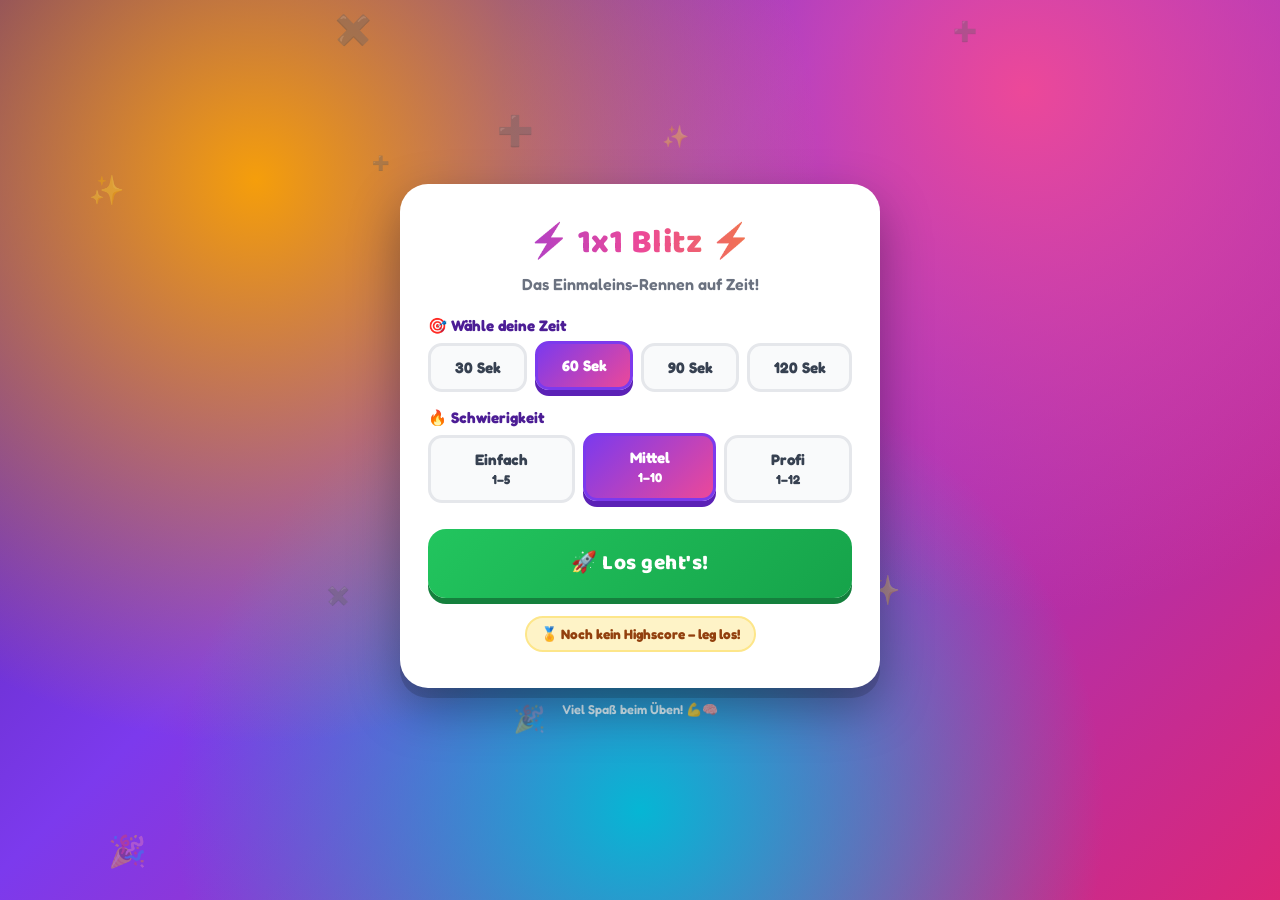
==== index.html @ 72d4f8ad "Add 1x1 Blitz: timed multiplication table trainer Single-page app for practicing the kleines 1x1 aga" ====
<!DOCTYPE html>
<html lang="de">
<head>
<meta charset="UTF-8">
<meta name="viewport" content="width=device-width, initial-scale=1.0, maximum-scale=1, user-scalable=no">
<title>1x1 Blitz – Das Einmaleins-Rennen</title>
<link rel="preconnect" href="https://fonts.googleapis.com">
<link rel="preconnect" href="https://fonts.gstatic.com" crossorigin>
<link href="https://fonts.googleapis.com/css2?family=Baloo+2:wght@500;700;800&family=Fredoka:wght@500;600;700&display=swap" rel="stylesheet">
<style>
  :root{
    --bg1:#7C3AED;
    --bg2:#EC4899;
    --bg3:#F59E0B;
    --card:#ffffff;
    --ink:#231942;
    --accent:#22C55E;
    --accent-dark:#16A34A;
    --danger:#EF4444;
    --danger-dark:#B91C1C;
    --blue:#3B82F6;
    --yellow:#FBBF24;
    --shadow: 0 10px 0 rgba(0,0,0,0.15);
  }
  *{box-sizing:border-box;-webkit-tap-highlight-color:transparent;}
  html,body{height:100%;}
  body{
    margin:0;
    min-height:100vh;
    font-family:'Fredoka', sans-serif;
    color:var(--ink);
    background: radial-gradient(circle at 20% 20%, var(--bg3), transparent 45%),
                radial-gradient(circle at 80% 10%, var(--bg2), transparent 40%),
                radial-gradient(circle at 50% 90%, #06B6D4, transparent 45%),
                linear-gradient(135deg, #4C1D95, #7C3AED 40%, #DB2777 100%);
    background-attachment: fixed;
    display:flex;
    align-items:center;
    justify-content:center;
    padding:16px;
    overflow-x:hidden;
  }

  .stars{
    position:fixed; inset:0; pointer-events:none; z-index:0; overflow:hidden;
  }
  .stars span{
    position:absolute; font-size:22px; opacity:.35; animation: float 9s ease-in-out infinite;
  }

  @keyframes float{
    0%,100%{ transform: translateY(0) rotate(0deg); }
    50%{ transform: translateY(-24px) rotate(15deg); }
  }

  .app{
    position:relative;
    z-index:1;
    width:100%;
    max-width:480px;
  }

  .card{
    background:var(--card);
    border-radius:28px;
    padding:28px 24px 32px;
    box-shadow: var(--shadow), 0 20px 50px rgba(0,0,0,0.35);
    border:4px solid #ffffff55;
    position:relative;
    overflow:hidden;
  }

  .title{
    font-family:'Baloo 2', sans-serif;
    font-weight:800;
    text-align:center;
    font-size:2.1rem;
    margin:0 0 4px;
    background: linear-gradient(90deg, #7C3AED, #EC4899, #F59E0B);
    -webkit-background-clip:text;
    background-clip:text;
    color:transparent;
    letter-spacing:0.5px;
  }
  .subtitle{
    text-align:center;
    font-size:1rem;
    color:#6B7280;
    margin:0 0 22px;
    font-weight:600;
  }

  /* --- Start Screen --- */
  .section{ display:none; }
  .section.active{ display:block; animation: pop .35s ease; }
  @keyframes pop{ from{ opacity:0; transform: scale(.92);} to{opacity:1; transform:scale(1);} }

  .field-label{
    font-weight:700;
    font-size:0.95rem;
    color:#4C1D95;
    margin: 16px 0 8px;
  }

  .chip-row{
    display:flex;
    flex-wrap:wrap;
    gap:8px;
  }
  .chip{
    flex:1 1 auto;
    min-width:64px;
    padding:12px 10px;
    border-radius:14px;
    border:3px solid #E5E7EB;
    background:#F9FAFB;
    font-family:'Fredoka', sans-serif;
    font-weight:700;
    font-size:0.95rem;
    color:#374151;
    cursor:pointer;
    text-align:center;
    transition: all .15s ease;
    user-select:none;
  }
  .chip:hover{ transform: translateY(-2px); }
  .chip.selected{
    background: linear-gradient(135deg, #7C3AED, #EC4899);
    border-color:#7C3AED;
    color:#fff;
    box-shadow: 0 6px 0 #5B21B6;
    transform: translateY(-2px);
  }

  .start-btn{
    margin-top:26px;
    width:100%;
    padding:18px;
    border:none;
    border-radius:18px;
    background: linear-gradient(135deg, var(--accent), var(--accent-dark));
    color:#fff;
    font-family:'Baloo 2', sans-serif;
    font-weight:800;
    font-size:1.3rem;
    letter-spacing:0.5px;
    box-shadow: 0 6px 0 #15803D;
    cursor:pointer;
    transition: transform .1s ease, box-shadow .1s ease;
  }
  .start-btn:active{ transform: translateY(4px); box-shadow: 0 2px 0 #15803D; }

  .best-row{
    display:flex;
    justify-content:center;
    gap:18px;
    margin-top:18px;
    flex-wrap:wrap;
  }
  .best-pill{
    background:#FEF3C7;
    color:#92400E;
    font-weight:700;
    font-size:0.85rem;
    padding:8px 14px;
    border-radius:100px;
    border:2px solid #FDE68A;
  }

  /* --- Game screen --- */
  .hud{
    display:flex;
    justify-content:space-between;
    align-items:center;
    gap:10px;
    margin-bottom:18px;
  }
  .hud-box{
    flex:1;
    background:#F3F4F6;
    border-radius:16px;
    padding:10px 8px;
    text-align:center;
  }
  .hud-box .val{
    font-family:'Baloo 2', sans-serif;
    font-weight:800;
    font-size:1.4rem;
    line-height:1;
  }
  .hud-box .lbl{
    font-size:0.68rem;
    text-transform:uppercase;
    letter-spacing:0.06em;
    color:#6B7280;
    font-weight:700;
    margin-top:2px;
  }
  #hud-time.warn .val{ color:var(--danger); animation: shake .4s infinite; }
  @keyframes shake{
    0%,100%{ transform: translateX(0); }
    25%{ transform: translateX(-2px); }
    75%{ transform: translateX(2px); }
  }
  #hud-score .val{ color:var(--accent-dark); }
  #hud-streak .val{ color:#D97706; }

  .timer-track{
    height:14px;
    background:#E5E7EB;
    border-radius:100px;
    overflow:hidden;
    margin-bottom:22px;
    border:2px solid #D1D5DB;
  }
  .timer-fill{
    height:100%;
    width:100%;
    border-radius:100px;
    background: linear-gradient(90deg, #22C55E, #FBBF24, #EF4444);
    transition: width .12s linear;
  }

  .problem-card{
    background: linear-gradient(135deg, #EEF2FF, #FDF4FF);
    border-radius:22px;
    padding:26px 10px;
    text-align:center;
    border:3px dashed #C4B5FD;
    margin-bottom:20px;
    position:relative;
  }
  .problem{
    font-family:'Baloo 2', sans-serif;
    font-weight:800;
    font-size:3rem;
    color:#312E81;
    letter-spacing:1px;
  }
  .feedback-flash{
    position:absolute;
    inset:0;
    border-radius:19px;
    pointer-events:none;
    opacity:0;
  }
  .feedback-flash.correct{ background:rgba(34,197,94,0.25); opacity:1; animation: fadeOut .5s ease forwards; }
  .feedback-flash.wrong{ background:rgba(239,68,68,0.25); opacity:1; animation: fadeOut .5s ease forwards; }
  @keyframes fadeOut{ to{ opacity:0; } }

  .answer-input{
    width:100%;
    font-family:'Baloo 2', sans-serif;
    font-size:2.2rem;
    font-weight:800;
    text-align:center;
    padding:14px 10px;
    border-radius:18px;
    border:4px solid #A78BFA;
    outline:none;
    color:#312E81;
    background:#fff;
    -moz-appearance: textfield;
  }
  .answer-input::-webkit-outer-spin-button,
  .answer-input::-webkit-inner-spin-button{ -webkit-appearance:none; margin:0; }
  .answer-input:focus{ border-color:#EC4899; box-shadow: 0 0 0 4px #EC489933; }

  .keypad{
    display:grid;
    grid-template-columns:repeat(3,1fr);
    gap:8px;
    margin-top:14px;
  }
  .key{
    padding:14px 0;
    font-family:'Baloo 2', sans-serif;
    font-weight:700;
    font-size:1.2rem;
    border-radius:14px;
    border:none;
    background:#F3F4F6;
    color:#312E81;
    cursor:pointer;
    box-shadow: 0 4px 0 #D1D5DB;
  }
  .key:active{ transform: translateY(3px); box-shadow:none; }
  .key.wide{ grid-column:span 1; }
  .key.enter{
    background: linear-gradient(135deg, var(--accent), var(--accent-dark));
    color:#fff;
    box-shadow: 0 4px 0 #15803D;
  }
  .key.del{
    background: linear-gradient(135deg, #F87171, var(--danger-dark));
    color:#fff;
    box-shadow: 0 4px 0 #991B1B;
  }

  /* --- Result screen --- */
  .result-emoji{
    text-align:center;
    font-size:4rem;
    margin-bottom:6px;
  }
  .result-title{
    font-family:'Baloo 2', sans-serif;
    font-weight:800;
    text-align:center;
    font-size:1.6rem;
    margin:0 0 18px;
    color:#4C1D95;
  }
  .stats-grid{
    display:grid;
    grid-template-columns:1fr 1fr;
    gap:10px;
    margin-bottom:18px;
  }
  .stat{
    background:#F9FAFB;
    border-radius:16px;
    padding:14px;
    text-align:center;
    border:2px solid #F3F4F6;
  }
  .stat .num{
    font-family:'Baloo 2', sans-serif;
    font-weight:800;
    font-size:1.6rem;
    color:#7C3AED;
  }
  .stat .lbl{
    font-size:0.75rem;
    color:#6B7280;
    font-weight:700;
    margin-top:2px;
  }
  .new-best{
    text-align:center;
    background: linear-gradient(135deg,#FDE68A,#FBBF24);
    border-radius:14px;
    padding:10px;
    font-weight:800;
    color:#78350F;
    margin-bottom:16px;
    animation: pop .4s ease;
  }
  .miss-list{
    background:#FEF2F2;
    border:2px solid #FECACA;
    border-radius:14px;
    padding:12px 14px;
    margin-bottom:18px;
    font-size:0.9rem;
    color:#991B1B;
    max-height:120px;
    overflow-y:auto;
  }
  .miss-list strong{ display:block; margin-bottom:6px; }
  .btn-row{ display:flex; gap:10px; }
  .btn-row .start-btn{ margin-top:0; }
  .secondary-btn{
    flex:1;
    background:#F3F4F6;
    color:#374151;
    box-shadow: 0 6px 0 #D1D5DB;
  }

  footer{
    text-align:center;
    color:#ffffffcc;
    font-size:0.8rem;
    margin-top:14px;
    font-weight:600;
  }

  @media (max-width:360px){
    .title{ font-size:1.7rem; }
    .problem{ font-size:2.4rem; }
    .answer-input{ font-size:1.8rem; }
  }
</style>
</head>
<body>

<div class="stars" id="stars"></div>

<div class="app">
  <div class="card">
    <h1 class="title">⚡ 1x1 Blitz ⚡</h1>
    <p class="subtitle" id="subtitleText">Das Einmaleins-Rennen auf Zeit!</p>

    <!-- START SCREEN -->
    <section class="section active" id="screen-start">
      <div class="field-label">🎯 Wähle deine Zeit</div>
      <div class="chip-row" id="time-chips">
        <div class="chip" data-time="30">30 Sek</div>
        <div class="chip selected" data-time="60">60 Sek</div>
        <div class="chip" data-time="90">90 Sek</div>
        <div class="chip" data-time="120">120 Sek</div>
      </div>

      <div class="field-label">🔥 Schwierigkeit</div>
      <div class="chip-row" id="diff-chips">
        <div class="chip" data-diff="easy">Einfach<br><small>1–5</small></div>
        <div class="chip selected" data-diff="medium">Mittel<br><small>1–10</small></div>
        <div class="chip" data-diff="hard">Profi<br><small>1–12</small></div>
      </div>

      <button class="start-btn" id="startBtn">🚀 Los geht's!</button>

      <div class="best-row" id="bestRow"></div>
    </section>

    <!-- GAME SCREEN -->
    <section class="section" id="screen-game">
      <div class="hud">
        <div class="hud-box" id="hud-time"><div class="val" id="timeVal">60</div><div class="lbl">Sekunden</div></div>
        <div class="hud-box" id="hud-score"><div class="val" id="scoreVal">0</div><div class="lbl">Punkte</div></div>
        <div class="hud-box" id="hud-streak"><div class="val" id="streakVal">0</div><div class="lbl">Serie</div></div>
      </div>
      <div class="timer-track"><div class="timer-fill" id="timerFill"></div></div>

      <div class="problem-card">
        <div class="feedback-flash" id="flash"></div>
        <div class="problem" id="problemText">7 × 8</div>
      </div>

      <input type="number" inputmode="numeric" class="answer-input" id="answerInput" placeholder="?" autocomplete="off">

      <div class="keypad" id="keypad">
        <button class="key" data-k="1">1</button><button class="key" data-k="2">2</button><button class="key" data-k="3">3</button>
        <button class="key" data-k="4">4</button><button class="key" data-k="5">5</button><button class="key" data-k="6">6</button>
        <button class="key" data-k="7">7</button><button class="key" data-k="8">8</button><button class="key" data-k="9">9</button>
        <button class="key del" data-k="del">⌫</button><button class="key" data-k="0">0</button><button class="key enter" data-k="enter">✓</button>
      </div>
    </section>

    <!-- RESULT SCREEN -->
    <section class="section" id="screen-result">
      <div class="result-emoji" id="resultEmoji">🏆</div>
      <h2 class="result-title" id="resultTitle">Super gemacht!</h2>
      <div class="new-best" id="newBestBanner" style="display:none;">🌟 Neuer Highscore! 🌟</div>
      <div class="stats-grid">
        <div class="stat"><div class="num" id="statScore">0</div><div class="lbl">Punkte</div></div>
        <div class="stat"><div class="num" id="statCorrect">0</div><div class="lbl">Richtig</div></div>
        <div class="stat"><div class="num" id="statBestStreak">0</div><div class="lbl">Beste Serie</div></div>
        <div class="stat"><div class="num" id="statAccuracy">0%</div><div class="lbl">Genauigkeit</div></div>
      </div>
      <div class="miss-list" id="missList" style="display:none;">
        <strong>Das üben wir noch:</strong>
        <div id="missItems"></div>
      </div>
      <div class="btn-row">
        <button class="start-btn secondary-btn" id="menuBtn">🏠 Menü</button>
        <button class="start-btn" id="retryBtn">🔁 Nochmal</button>
      </div>
    </section>
  </div>
  <footer>Viel Spaß beim Üben! 💪🧠</footer>
</div>

<script>
(function(){
  "use strict";

  // ---------- Background floating decorations ----------
  const emojis = ["✨","⭐","🎉","🔢","➕","✖️","🎯","🚀"];
  const starsEl = document.getElementById('stars');
  for(let i=0;i<14;i++){
    const s = document.createElement('span');
    s.textContent = emojis[Math.floor(Math.random()*emojis.length)];
    s.style.left = Math.random()*100+'vw';
    s.style.top = Math.random()*100+'vh';
    s.style.animationDelay = (Math.random()*5)+'s';
    s.style.fontSize = (14+Math.random()*20)+'px';
    starsEl.appendChild(s);
  }

  // ---------- Sound (WebAudio, no assets needed) ----------
  let audioCtx = null;
  function beep(freq, dur, type){
    try{
      if(!audioCtx) audioCtx = new (window.AudioContext||window.webkitAudioContext)();
      const o = audioCtx.createOscillator();
      const g = audioCtx.createGain();
      o.type = type || 'sine';
      o.frequency.value = freq;
      g.gain.value = 0.08;
      o.connect(g); g.connect(audioCtx.destination);
      o.start();
      g.gain.exponentialRampToValueAtTime(0.0001, audioCtx.currentTime + dur);
      o.stop(audioCtx.currentTime + dur);
    }catch(e){}
  }
  function sfxCorrect(){ beep(880,0.12,'triangle'); setTimeout(()=>beep(1200,0.14,'triangle'),80); }
  function sfxWrong(){ beep(160,0.25,'sawtooth'); }
  function sfxEnd(){ beep(660,0.15,'square'); setTimeout(()=>beep(880,0.15,'square'),150); setTimeout(()=>beep(1100,0.25,'square'),300); }

  // ---------- State ----------
  const screens = {
    start: document.getElementById('screen-start'),
    game: document.getElementById('screen-game'),
    result: document.getElementById('screen-result'),
  };
  function showScreen(name){
    Object.values(screens).forEach(s=>s.classList.remove('active'));
    screens[name].classList.add('active');
  }

  let selectedTime = 60;
  let selectedDiff = 'medium';
  const diffRanges = { easy:[1,5], medium:[1,10], hard:[1,12] };

  document.getElementById('time-chips').addEventListener('click', (e)=>{
    const chip = e.target.closest('.chip');
    if(!chip) return;
    document.querySelectorAll('#time-chips .chip').forEach(c=>c.classList.remove('selected'));
    chip.classList.add('selected');
    selectedTime = parseInt(chip.dataset.time,10);
  });
  document.getElementById('diff-chips').addEventListener('click', (e)=>{
    const chip = e.target.closest('.chip');
    if(!chip) return;
    document.querySelectorAll('#diff-chips .chip').forEach(c=>c.classList.remove('selected'));
    chip.classList.add('selected');
    selectedDiff = chip.dataset.diff;
  });

  // ---------- Highscores (localStorage) ----------
  const STORAGE_KEY = 'einmaleins_blitz_highscores_v1';
  function loadScores(){
    try{ return JSON.parse(localStorage.getItem(STORAGE_KEY)) || {}; }catch(e){ return {}; }
  }
  function saveScores(scores){
    try{ localStorage.setItem(STORAGE_KEY, JSON.stringify(scores)); }catch(e){}
  }
  function scoreKey(time, diff){ return time+'_'+diff; }
  function renderBestRow(){
    const scores = loadScores();
    const key = scoreKey(selectedTime, selectedDiff);
    const best = scores[key];
    const row = document.getElementById('bestRow');
    row.innerHTML = '';
    const pill = document.createElement('div');
    pill.className = 'best-pill';
    pill.textContent = best ? ('🏅 Highscore hier: ' + best.score + ' Punkte') : '🏅 Noch kein Highscore – leg los!';
    row.appendChild(pill);
  }
  renderBestRow();
  document.getElementById('time-chips').addEventListener('click', renderBestRow);
  document.getElementById('diff-chips').addEventListener('click', renderBestRow);

  // ---------- Game logic ----------
  let timeLeft = 60;
  let totalTime = 60;
  let score = 0;
  let streak = 0;
  let bestStreak = 0;
  let correctCount = 0;
  let wrongCount = 0;
  let timerId = null;
  let currentA = 0, currentB = 0, currentAnswer = 0;
  let misses = {}; // "a x b" -> count
  let running = false;

  const timeVal = document.getElementById('timeVal');
  const scoreVal = document.getElementById('scoreVal');
  const streakVal = document.getElementById('streakVal');
  const timerFill = document.getElementById('timerFill');
  const problemText = document.getElementById('problemText');
  const answerInput = document.getElementById('answerInput');
  const flash = document.getElementById('flash');
  const hudTime = document.getElementById('hud-time');

  function randInt(min, max){ return Math.floor(Math.random()*(max-min+1))+min; }

  function newProblem(){
    const [lo, hi] = diffRanges[selectedDiff];
    currentA = randInt(lo, hi);
    currentB = randInt(lo, hi);
    currentAnswer = currentA * currentB;
    problemText.textContent = currentA + ' × ' + currentB;
    answerInput.value = '';
  }

  function flashFeedback(type){
    flash.className = 'feedback-flash ' + type;
    void flash.offsetWidth; // restart animation
    flash.classList.add(type);
  }

  function updateHud(){
    timeVal.textContent = Math.ceil(timeLeft);
    scoreVal.textContent = score;
    streakVal.textContent = streak;
    timerFill.style.width = Math.max(0,(timeLeft/totalTime*100)) + '%';
    hudTime.classList.toggle('warn', timeLeft <= 10);
  }

  function submitAnswer(){
    if(!running) return;
    const raw = answerInput.value;
    if(raw === '' ) return;
    const val = parseInt(raw,10);
    if(val === currentAnswer){
      correctCount++;
      streak++;
      bestStreak = Math.max(bestStreak, streak);
      const streakBonus = Math.min(streak, 10);
      score += 10 + streakBonus;
      sfxCorrect();
      flashFeedback('correct');
    } else {
      wrongCount++;
      streak = 0;
      sfxWrong();
      flashFeedback('wrong');
      const key = currentA + ' × ' + currentB + ' = ' + currentAnswer;
      misses[key] = (misses[key]||0) + 1;
    }
    updateHud();
    newProblem();
    answerInput.focus();
  }

  function tick(){
    timeLeft -= 0.1;
    if(timeLeft <= 0){
      timeLeft = 0;
      updateHud();
      endGame();
      return;
    }
    updateHud();
  }

  function startGame(){
    totalTime = selectedTime;
    timeLeft = selectedTime;
    score = 0; streak = 0; bestStreak = 0; correctCount = 0; wrongCount = 0;
    misses = {};
    running = true;
    hudTime.classList.remove('warn');
    updateHud();
    newProblem();
    showScreen('game');
    setTimeout(()=>answerInput.focus(), 150);
    clearInterval(timerId);
    timerId = setInterval(tick, 100);
  }

  function endGame(){
    running = false;
    clearInterval(timerId);
    sfxEnd();

    const total = correctCount + wrongCount;
    const accuracy = total > 0 ? Math.round((correctCount/total)*100) : 0;

    document.getElementById('statScore').textContent = score;
    document.getElementById('statCorrect').textContent = correctCount;
    document.getElementById('statBestStreak').textContent = bestStreak;
    document.getElementById('statAccuracy').textContent = accuracy + '%';

    let emoji = '🙂', title = 'Gut gemacht!';
    if(accuracy >= 90 && correctCount >= 10){ emoji='🏆'; title='Wahnsinn! Du bist ein Rechen-Profi!'; }
    else if(accuracy >= 75){ emoji='🎉'; title='Super gemacht!'; }
    else if(accuracy >= 50){ emoji='💪'; title='Gut! Weiter so!'; }
    else { emoji='🌱'; title='Dran bleiben, du schaffst das!'; }
    document.getElementById('resultEmoji').textContent = emoji;
    document.getElementById('resultTitle').textContent = title;

    // Highscore check
    const scores = loadScores();
    const key = scoreKey(selectedTime, selectedDiff);
    const prevBest = scores[key];
    const isNewBest = !prevBest || score > prevBest.score;
    document.getElementById('newBestBanner').style.display = isNewBest && score > 0 ? 'block' : 'none';
    if(isNewBest && score > 0){
      scores[key] = { score, date: new Date().toISOString() };
      saveScores(scores);
    }

    // Miss list
    const missListEl = document.getElementById('missList');
    const missItemsEl = document.getElementById('missItems');
    const missEntries = Object.entries(misses).sort((a,b)=>b[1]-a[1]).slice(0,6);
    if(missEntries.length){
      missListEl.style.display = 'block';
      missItemsEl.innerHTML = missEntries.map(([k,v])=> k + (v>1?' (x'+v+')':'')).join('<br>');
    } else {
      missListEl.style.display = 'none';
    }

    showScreen('result');
  }

  // ---------- Input handling ----------
  document.getElementById('startBtn').addEventListener('click', startGame);
  document.getElementById('retryBtn').addEventListener('click', startGame);
  document.getElementById('menuBtn').addEventListener('click', ()=>{ renderBestRow(); showScreen('start'); });

  answerInput.addEventListener('keydown', (e)=>{
    if(e.key === 'Enter'){ submitAnswer(); }
  });

  document.getElementById('keypad').addEventListener('click', (e)=>{
    const btn = e.target.closest('.key');
    if(!btn) return;
    const k = btn.dataset.k;
    if(k === 'enter'){ submitAnswer(); }
    else if(k === 'del'){ answerInput.value = answerInput.value.slice(0,-1); }
    else { answerInput.value = (answerInput.value||'') + k; }
    answerInput.focus();
  });

  // Auto-submit when the typed number reaches/exceeds the answer's digit length
  // (kids often forget to press enter) — only triggers on plausible full-length input.
  answerInput.addEventListener('input', ()=>{
    const raw = answerInput.value;
    if(raw.length >= String(currentAnswer).length && raw.length >= 1){
      // small delay so it feels natural, not jumpy
      clearTimeout(answerInput._autoTimer);
      answerInput._autoTimer = setTimeout(()=>{
        if(document.activeElement === answerInput && running){
          submitAnswer();
        }
      }, 260);
    }
  });

})();
</script>
</body>
</html>
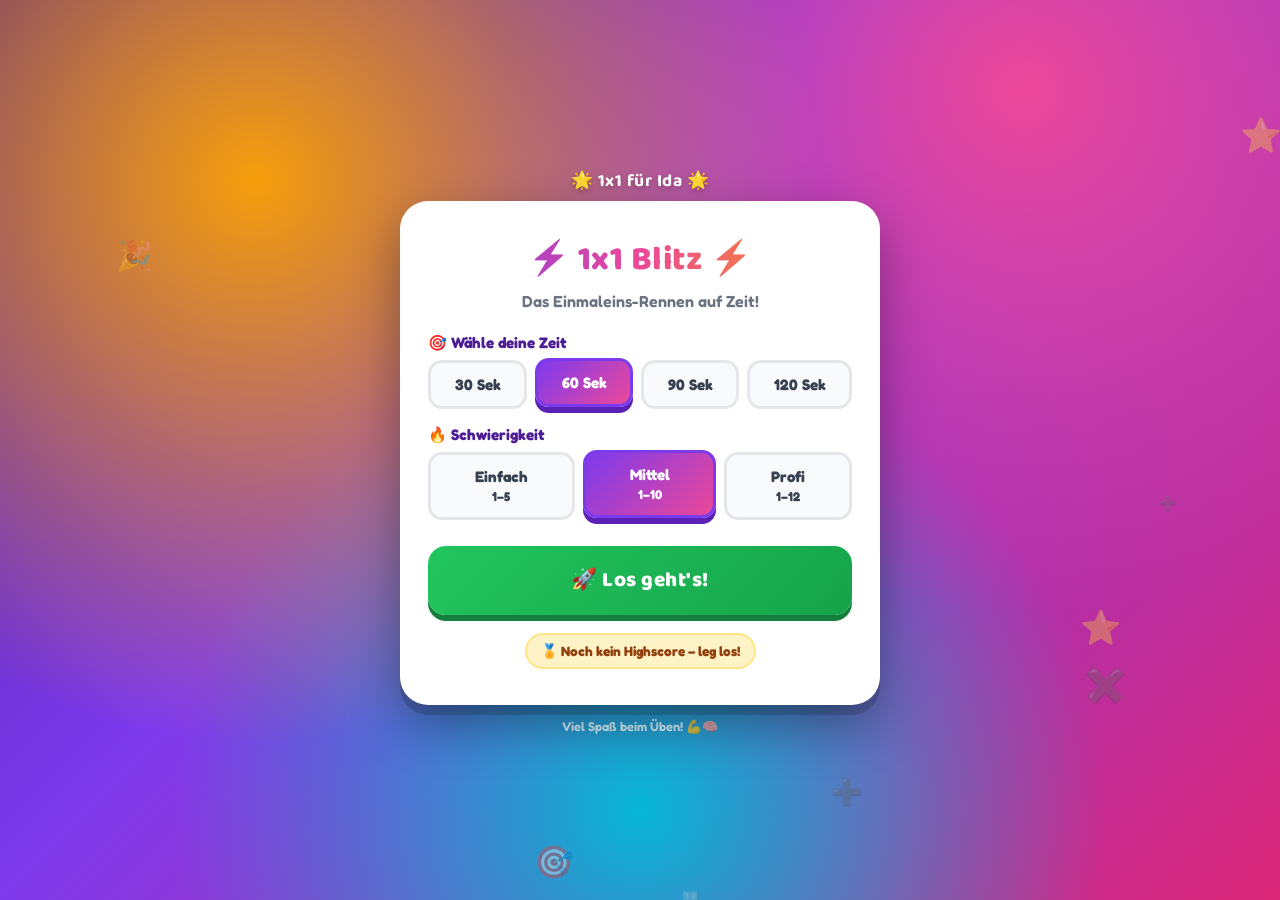
==== commit e2ba790d: "Add personalized heading "1x1 für Ida" Co-Authored-By: Claude Sonnet 5 <noreply@anthropic.com> Claud" ====
--- a/index.html
+++ b/index.html
@@ -89,6 +89,16 @@
     margin:0 0 22px;
     font-weight:600;
   }
+  .name-heading{
+    font-family:'Baloo 2', sans-serif;
+    font-weight:700;
+    text-align:center;
+    font-size:1.1rem;
+    margin:0 0 6px;
+    color:#fff;
+    text-shadow: 0 2px 6px rgba(0,0,0,0.25);
+    letter-spacing:0.5px;
+  }
 
   /* --- Start Screen --- */
   .section{ display:none; }
@@ -387,6 +397,7 @@
 <div class="stars" id="stars"></div>
 
 <div class="app">
+  <h2 class="name-heading">🌟 1x1 für Ida 🌟</h2>
   <div class="card">
     <h1 class="title">⚡ 1x1 Blitz ⚡</h1>
     <p class="subtitle" id="subtitleText">Das Einmaleins-Rennen auf Zeit!</p>
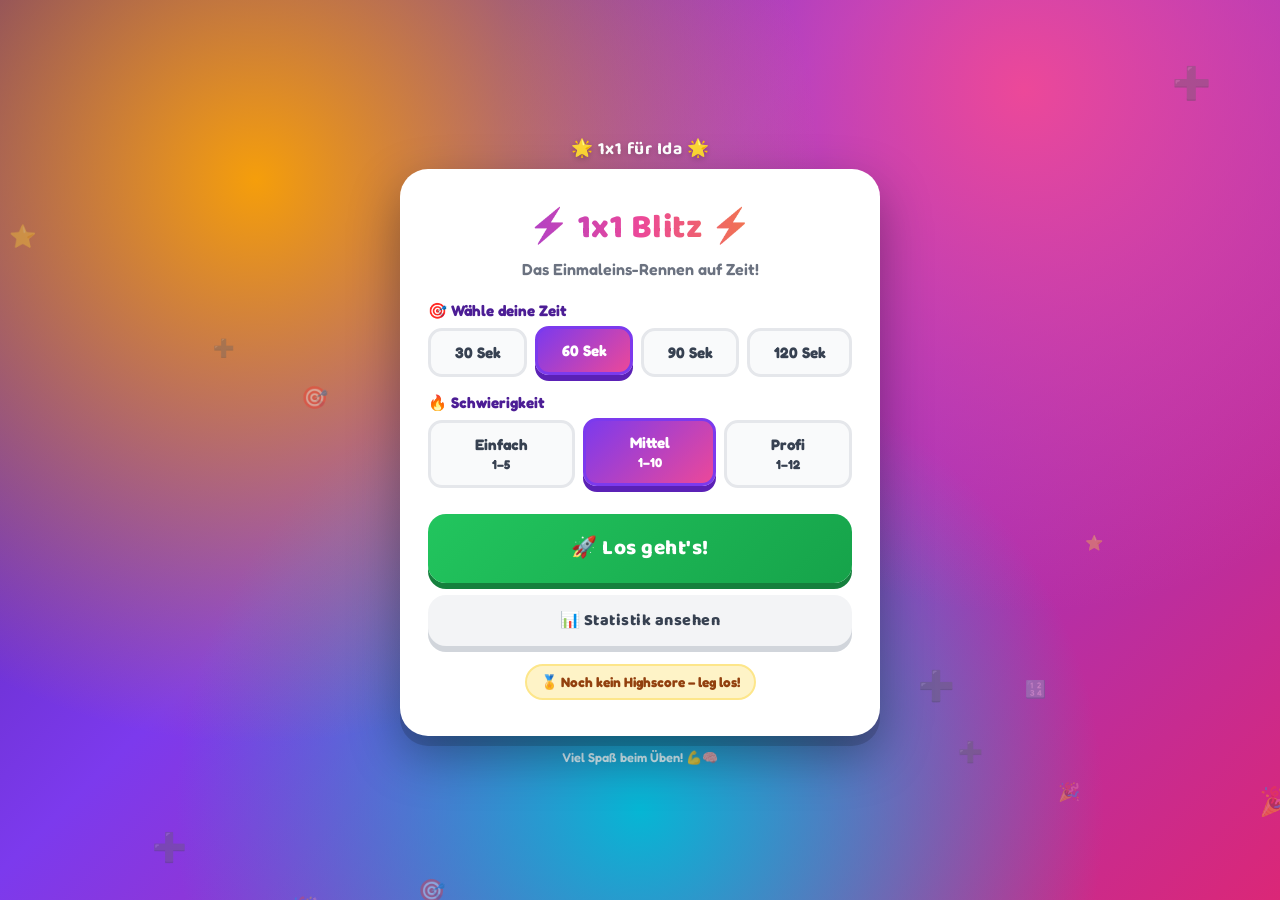
==== commit 0c8a4547: "Add adaptive question weighting, fix iOS keyboard popup, add stats screen - Problems are now picked " ====
--- a/index.html
+++ b/index.html
@@ -376,6 +376,59 @@
     color:#374151;
     box-shadow: 0 6px 0 #D1D5DB;
   }
+  .stats-link-btn{
+    margin-top:12px;
+    padding:13px;
+    font-size:1rem;
+  }
+
+  /* --- Stats screen --- */
+  .stats-intro{
+    text-align:center;
+    color:#6B7280;
+    font-weight:600;
+    font-size:0.9rem;
+    margin:-6px 0 16px;
+  }
+  .stats-empty{
+    text-align:center;
+    color:#6B7280;
+    font-weight:600;
+    padding:30px 10px;
+  }
+  .stats-list{
+    max-height:380px;
+    overflow-y:auto;
+    display:flex;
+    flex-direction:column;
+    gap:8px;
+    margin-bottom:18px;
+    padding-right:2px;
+  }
+  .stat-row{
+    display:flex;
+    justify-content:space-between;
+    align-items:center;
+    gap:10px;
+    padding:10px 14px;
+    border-radius:14px;
+    border:2px solid;
+  }
+  .stat-row-problem{
+    font-family:'Baloo 2', sans-serif;
+    font-weight:700;
+    font-size:1rem;
+  }
+  .stat-row-meta{
+    font-size:0.78rem;
+    font-weight:700;
+    text-align:right;
+    white-space:nowrap;
+  }
+  .stat-bad{ background:#FEF2F2; border-color:#FECACA; color:#991B1B; }
+  .stat-mid{ background:#FFFBEB; border-color:#FDE68A; color:#92400E; }
+  .stat-good{ background:#F0FDF4; border-color:#BBF7D0; color:#166534; }
+  .stat-new{ background:#F3F4F6; border-color:#E5E7EB; color:#4B5563; }
 
   footer{
     text-align:center;
@@ -420,6 +473,7 @@
       </div>
 
       <button class="start-btn" id="startBtn">🚀 Los geht's!</button>
+      <button class="start-btn secondary-btn stats-link-btn" id="statsBtn">📊 Statistik ansehen</button>
 
       <div class="best-row" id="bestRow"></div>
     </section>
@@ -438,7 +492,7 @@
         <div class="problem" id="problemText">7 × 8</div>
       </div>
 
-      <input type="number" inputmode="numeric" class="answer-input" id="answerInput" placeholder="?" autocomplete="off">
+      <input type="text" inputmode="none" class="answer-input" id="answerInput" placeholder="?" autocomplete="off" maxlength="3">
 
       <div class="keypad" id="keypad">
         <button class="key" data-k="1">1</button><button class="key" data-k="2">2</button><button class="key" data-k="3">3</button>
@@ -468,6 +522,17 @@
         <button class="start-btn" id="retryBtn">🔁 Nochmal</button>
       </div>
     </section>
+
+    <!-- STATS SCREEN -->
+    <section class="section" id="screen-stats">
+      <h2 class="result-title">📊 Deine Statistik</h2>
+      <p class="stats-intro">🔴 noch üben · 🟡 wird besser · 🟢 sitzt schon gut</p>
+      <div class="stats-empty" id="statsEmpty" style="display:none;">
+        Noch keine Aufgaben gelöst.<br>Starte eine Runde, dann siehst du hier deinen Fortschritt! 🚀
+      </div>
+      <div class="stats-list" id="statsList"></div>
+      <button class="start-btn secondary-btn" id="statsBackBtn">🏠 Zurück zum Menü</button>
+    </section>
   </div>
   <footer>Viel Spaß beim Üben! 💪🧠</footer>
 </div>
@@ -514,6 +579,7 @@
     start: document.getElementById('screen-start'),
     game: document.getElementById('screen-game'),
     result: document.getElementById('screen-result'),
+    stats: document.getElementById('screen-stats'),
   };
   function showScreen(name){
     Object.values(screens).forEach(s=>s.classList.remove('active'));
@@ -563,6 +629,109 @@
   document.getElementById('time-chips').addEventListener('click', renderBestRow);
   document.getElementById('diff-chips').addEventListener('click', renderBestRow);
 
+  // ---------- Per-problem stats (localStorage) ----------
+  // Drives both the adaptive question weighting and the stats screen.
+  const STATS_KEY = 'einmaleins_blitz_problemstats_v1';
+  function loadStats(){
+    try{ return JSON.parse(localStorage.getItem(STATS_KEY)) || {}; }catch(e){ return {}; }
+  }
+  function saveStats(){
+    try{ localStorage.setItem(STATS_KEY, JSON.stringify(problemStats)); }catch(e){}
+  }
+  let problemStats = loadStats();
+
+  function statKey(a, b){
+    const lo = Math.min(a,b), hi = Math.max(a,b);
+    return lo + 'x' + hi;
+  }
+  function recordAttempt(a, b, correct, timeMs){
+    const key = statKey(a,b);
+    if(!problemStats[key]) problemStats[key] = { attempts:0, correct:0, wrong:0, totalTimeMs:0 };
+    const s = problemStats[key];
+    s.attempts++;
+    if(correct) s.correct++; else s.wrong++;
+    s.totalTimeMs += timeMs;
+    saveStats();
+  }
+
+  // Weight a problem by how long it typically takes to answer (and how often
+  // it's missed): slower/wrong problems get asked more often, fast ones less.
+  function comboWeight(key){
+    const s = problemStats[key];
+    let seconds;
+    if(!s || s.attempts === 0){
+      seconds = 4; // unseen problems: moderate frequency so they get tried
+    } else {
+      seconds = (s.totalTimeMs / s.attempts) / 1000;
+      seconds = Math.min(Math.max(seconds, 0.5), 15);
+    }
+    let weight = seconds;
+    if(s && s.attempts > 0){
+      const wrongRate = s.wrong / s.attempts;
+      weight *= (1 + wrongRate * 2);
+    }
+    weight = Math.max(weight, 0.8); // floor: even mastered problems still show up sometimes
+    weight *= (0.85 + Math.random()*0.3); // jitter so it's not too predictable
+    return weight;
+  }
+
+  function pickWeightedCombo(lo, hi, excludeKey){
+    const combos = [];
+    for(let i=lo;i<=hi;i++){
+      for(let j=i;j<=hi;j++){
+        combos.push([i,j]);
+      }
+    }
+    const weights = combos.map(([i,j])=>{
+      const key = i+'x'+j;
+      if(excludeKey && key === excludeKey && combos.length > 1) return 0;
+      return comboWeight(key);
+    });
+    const total = weights.reduce((a,b)=>a+b, 0);
+    if(total <= 0){ return combos[randInt(0, combos.length-1)]; }
+    let r = Math.random() * total;
+    for(let k=0;k<combos.length;k++){
+      r -= weights[k];
+      if(r <= 0) return combos[k];
+    }
+    return combos[combos.length-1];
+  }
+
+  function renderStats(){
+    const entries = Object.entries(problemStats).map(([key, s])=>{
+      const [a,b] = key.split('x').map(Number);
+      const avgSec = s.attempts ? (s.totalTimeMs / s.attempts / 1000) : 0;
+      const wrongRate = s.attempts ? (s.wrong / s.attempts) : 0;
+      const accuracy = s.attempts ? Math.round((s.correct/s.attempts)*100) : 0;
+      const needScore = avgSec * (1 + wrongRate*2) + wrongRate*5;
+      return { a, b, attempts:s.attempts, avgSec, accuracy, wrongRate, needScore };
+    });
+    entries.sort((x,y)=> y.needScore - x.needScore);
+
+    const listEl = document.getElementById('statsList');
+    const emptyEl = document.getElementById('statsEmpty');
+    if(entries.length === 0){
+      emptyEl.style.display = 'block';
+      listEl.innerHTML = '';
+      return;
+    }
+    emptyEl.style.display = 'none';
+    listEl.innerHTML = entries.map(e=>{
+      let badge, cls;
+      if(e.attempts < 2){ badge='🆕'; cls='stat-new'; }
+      else if(e.avgSec > 5 || e.wrongRate > 0.3){ badge='🔴'; cls='stat-bad'; }
+      else if(e.avgSec > 2.5 || e.wrongRate > 0.1){ badge='🟡'; cls='stat-mid'; }
+      else { badge='🟢'; cls='stat-good'; }
+      return '<div class="stat-row '+cls+'">'
+        + '<div class="stat-row-problem">'+badge+' '+e.a+' × '+e.b+' = '+(e.a*e.b)+'</div>'
+        + '<div class="stat-row-meta">'+e.avgSec.toFixed(1)+'s · '+e.accuracy+'% · '+e.attempts+'x</div>'
+        + '</div>';
+    }).join('');
+  }
+
+  document.getElementById('statsBtn').addEventListener('click', ()=>{ renderStats(); showScreen('stats'); });
+  document.getElementById('statsBackBtn').addEventListener('click', ()=>{ showScreen('start'); });
+
   // ---------- Game logic ----------
   let timeLeft = 60;
   let totalTime = 60;
@@ -575,6 +744,8 @@
   let currentA = 0, currentB = 0, currentAnswer = 0;
   let misses = {}; // "a x b" -> count
   let running = false;
+  let lastComboKey = null;
+  let problemStartTime = 0;
 
   const timeVal = document.getElementById('timeVal');
   const scoreVal = document.getElementById('scoreVal');
@@ -589,11 +760,13 @@
 
   function newProblem(){
     const [lo, hi] = diffRanges[selectedDiff];
-    currentA = randInt(lo, hi);
-    currentB = randInt(lo, hi);
+    const [i, j] = pickWeightedCombo(lo, hi, lastComboKey);
+    if(Math.random() < 0.5){ currentA = i; currentB = j; } else { currentA = j; currentB = i; }
     currentAnswer = currentA * currentB;
+    lastComboKey = i + 'x' + j;
     problemText.textContent = currentA + ' × ' + currentB;
     answerInput.value = '';
+    problemStartTime = performance.now();
   }
 
   function flashFeedback(type){
@@ -615,6 +788,8 @@
     const raw = answerInput.value;
     if(raw === '' ) return;
     const val = parseInt(raw,10);
+    const elapsedMs = performance.now() - problemStartTime;
+    recordAttempt(currentA, currentB, val === currentAnswer, elapsedMs);
     if(val === currentAnswer){
       correctCount++;
       streak++;
@@ -717,29 +892,37 @@
     if(e.key === 'Enter'){ submitAnswer(); }
   });
 
+  // Auto-submit when the typed number reaches/exceeds the answer's digit length
+  // (kids often forget to press enter/✓) — only triggers on plausible full-length input.
+  function maybeAutoSubmit(){
+    const raw = answerInput.value;
+    if(raw.length >= String(currentAnswer).length && raw.length >= 1){
+      // small delay so it feels natural, not jumpy
+      clearTimeout(answerInput._autoTimer);
+      answerInput._autoTimer = setTimeout(()=>{
+        if(running && answerInput.value === raw){
+          submitAnswer();
+        }
+      }, 260);
+    }
+  }
+
   document.getElementById('keypad').addEventListener('click', (e)=>{
     const btn = e.target.closest('.key');
     if(!btn) return;
     const k = btn.dataset.k;
     if(k === 'enter'){ submitAnswer(); }
     else if(k === 'del'){ answerInput.value = answerInput.value.slice(0,-1); }
-    else { answerInput.value = (answerInput.value||'') + k; }
-    answerInput.focus();
+    else { answerInput.value = (answerInput.value||'') + k; maybeAutoSubmit(); }
   });
 
-  // Auto-submit when the typed number reaches/exceeds the answer's digit length
-  // (kids often forget to press enter) — only triggers on plausible full-length input.
   answerInput.addEventListener('input', ()=>{
-    const raw = answerInput.value;
-    if(raw.length >= String(currentAnswer).length && raw.length >= 1){
-      // small delay so it feels natural, not jumpy
-      clearTimeout(answerInput._autoTimer);
-      answerInput._autoTimer = setTimeout(()=>{
-        if(document.activeElement === answerInput && running){
-          submitAnswer();
-        }
-      }, 260);
-    }
+    // guard against non-digit input from a physical keyboard (type is "text"
+    // so the on-screen iPad keyboard stays hidden via inputmode="none")
+    if(/[^0-9]/.test(answerInput.value)){
+      answerInput.value = answerInput.value.replace(/[^0-9]/g,'');
+    }
+    maybeAutoSubmit();
   });
 
 })();
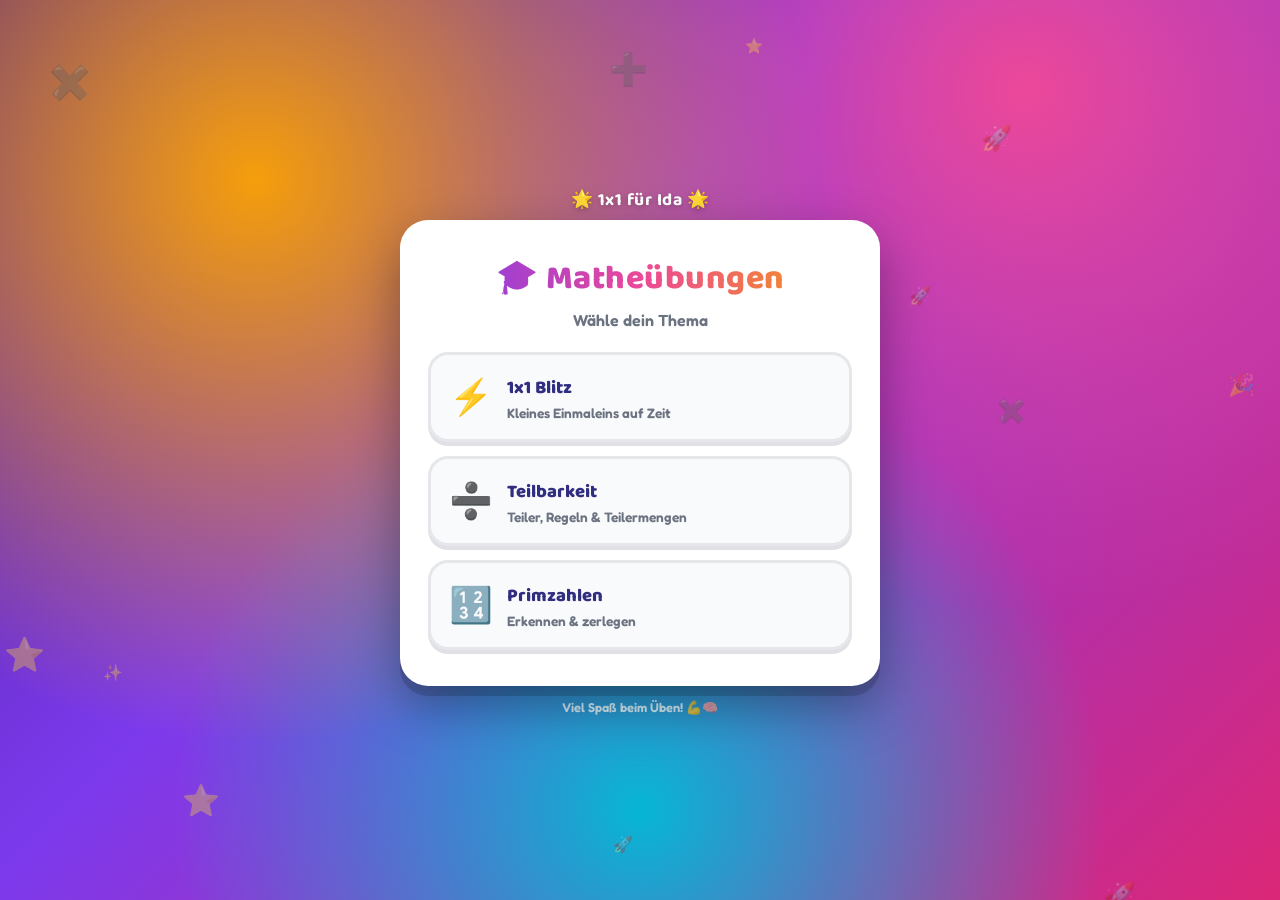
==== commit 0b3ffc66: "Add Hauptmenü with Teilbarkeit and Primzahlen practice topics - New top-level topic menu (1x1 Blitz " ====
--- a/index.html
+++ b/index.html
@@ -430,6 +430,105 @@
   .stat-good{ background:#F0FDF4; border-color:#BBF7D0; color:#166534; }
   .stat-new{ background:#F3F4F6; border-color:#E5E7EB; color:#4B5563; }
 
+  /* --- Main menu (topic selection) --- */
+  .menu-card-list{ display:flex; flex-direction:column; gap:14px; margin-top:6px; }
+  .menu-card{
+    display:flex;
+    align-items:center;
+    gap:14px;
+    width:100%;
+    text-align:left;
+    padding:18px;
+    border-radius:20px;
+    border:3px solid #E5E7EB;
+    background:#F9FAFB;
+    cursor:pointer;
+    transition: all .15s ease;
+    box-shadow:0 4px 0 #E0E0E5;
+    font-family:'Fredoka', sans-serif;
+  }
+  .menu-card:active{ transform:translateY(3px); box-shadow:none; }
+  .menu-card-icon{ font-size:2.2rem; flex-shrink:0; }
+  .menu-card-text{ display:flex; flex-direction:column; gap:2px; }
+  .menu-card-title{ font-family:'Baloo 2', sans-serif; font-weight:800; font-size:1.15rem; color:#312E81; }
+  .menu-card-desc{ font-size:0.85rem; color:#6B7280; font-weight:600; }
+
+  .topic-back-btn{
+    display:inline-block;
+    margin-bottom:14px;
+    padding:8px 14px;
+    border-radius:100px;
+    border:2px solid #E5E7EB;
+    background:#F9FAFB;
+    color:#4B5563;
+    font-family:'Fredoka', sans-serif;
+    font-weight:700;
+    font-size:0.82rem;
+    cursor:pointer;
+  }
+
+  /* --- Worksheet-style exercises (Teilbarkeit / Primzahlen) --- */
+  .mini-input{
+    width:58px;
+    font-family:'Baloo 2', sans-serif;
+    font-weight:800;
+    font-size:1.05rem;
+    text-align:center;
+    padding:10px 4px;
+    border-radius:12px;
+    border:3px solid #A78BFA;
+    outline:none;
+    color:#312E81;
+    background:#fff;
+  }
+  .mini-input:focus{ border-color:#EC4899; box-shadow:0 0 0 3px #EC489933; }
+  .mini-input.field-correct{ background:#F0FDF4; border-color:#22C55E; }
+  .mini-input.field-wrong{ background:#FEF2F2; border-color:#EF4444; }
+
+  .toggle-chip{
+    flex:1 1 auto;
+    min-width:60px;
+    padding:14px 10px;
+    border-radius:14px;
+    border:3px solid #E5E7EB;
+    background:#F9FAFB;
+    font-family:'Baloo 2', sans-serif;
+    font-weight:700;
+    font-size:1rem;
+    color:#374151;
+    cursor:pointer;
+    text-align:center;
+    transition: all .15s ease;
+    user-select:none;
+  }
+  .toggle-chip.active{ background: linear-gradient(135deg, #7C3AED, #EC4899); border-color:#7C3AED; color:#fff; }
+  .toggle-chip.active:not(.prime-chip)::after{ content:' ✗'; }
+  .toggle-chip.field-correct{ background:#F0FDF4; border-color:#22C55E; color:#166534; }
+  .toggle-chip.field-wrong{ background:#FEF2F2; border-color:#EF4444; color:#991B1B; }
+
+  .prime-choice.selected{ background: linear-gradient(135deg, #7C3AED, #EC4899); color:#fff; box-shadow:0 6px 0 #5B21B6; }
+  .prime-choice.field-correct{ background: linear-gradient(135deg, #22C55E, #16A34A); color:#fff; box-shadow:0 6px 0 #15803D; }
+  .prime-choice.field-wrong{ background: linear-gradient(135deg, #F87171, #B91C1C); color:#fff; box-shadow:0 6px 0 #991B1B; }
+
+  .house-label{ font-weight:700; color:#4C1D95; margin-bottom:10px; text-align:center; font-size:1.02rem; }
+  .divisor-grid{ display:flex; flex-wrap:wrap; gap:8px; justify-content:center; }
+  .factor-row{ display:flex; flex-wrap:wrap; gap:8px; justify-content:center; align-items:center; }
+  .factor-x{ font-weight:800; font-size:1.2rem; color:#7C3AED; }
+
+  .rule-sentence{ font-size:1.05rem; line-height:2.4; text-align:center; color:#312E81; font-weight:600; }
+  .rule-input{ width:110px; font-size:0.95rem; }
+
+  .seq-row{ display:flex; flex-wrap:wrap; gap:6px; align-items:center; justify-content:center; }
+  .seq-set-label{ font-family:'Baloo 2', sans-serif; font-weight:800; font-size:1.1rem; color:#4C1D95; margin-right:4px; }
+  .seq-brace{ font-size:1.4rem; font-weight:800; color:#7C3AED; }
+  .seq-fixed{ min-width:34px; padding:6px 4px; text-align:center; font-weight:700; color:#312E81; }
+  .seq-box{ width:52px; }
+
+  .prime-grid{ display:grid; grid-template-columns:repeat(3,1fr); gap:8px; }
+  .prime-chip{ font-size:1.3rem; padding:16px 0; }
+
+  .worksheet-hint{ text-align:center; color:#6B7280; font-weight:600; font-size:0.85rem; margin-top:12px; }
+
   footer{
     text-align:center;
     color:#ffffffcc;
@@ -452,11 +551,39 @@
 <div class="app">
   <h2 class="name-heading">🌟 1x1 für Ida 🌟</h2>
   <div class="card">
-    <h1 class="title">⚡ 1x1 Blitz ⚡</h1>
-    <p class="subtitle" id="subtitleText">Das Einmaleins-Rennen auf Zeit!</p>
+    <h1 class="title" id="mainTitle">🎓 Matheübungen</h1>
+    <p class="subtitle" id="subtitleText">Wähle dein Thema</p>
+
+    <!-- MAIN MENU -->
+    <section class="section active" id="screen-menu">
+      <div class="menu-card-list">
+        <button class="menu-card" id="menuCard-1x1">
+          <span class="menu-card-icon">⚡</span>
+          <span class="menu-card-text">
+            <span class="menu-card-title">1x1 Blitz</span>
+            <span class="menu-card-desc">Kleines Einmaleins auf Zeit</span>
+          </span>
+        </button>
+        <button class="menu-card" id="menuCard-teilbarkeit">
+          <span class="menu-card-icon">➗</span>
+          <span class="menu-card-text">
+            <span class="menu-card-title">Teilbarkeit</span>
+            <span class="menu-card-desc">Teiler, Regeln &amp; Teilermengen</span>
+          </span>
+        </button>
+        <button class="menu-card" id="menuCard-primzahlen">
+          <span class="menu-card-icon">🔢</span>
+          <span class="menu-card-text">
+            <span class="menu-card-title">Primzahlen</span>
+            <span class="menu-card-desc">Erkennen &amp; zerlegen</span>
+          </span>
+        </button>
+      </div>
+    </section>
 
     <!-- START SCREEN -->
-    <section class="section active" id="screen-start">
+    <section class="section" id="screen-start">
+      <button class="topic-back-btn" id="backFrom1x1">🏠 Hauptmenü</button>
       <div class="field-label">🎯 Wähle deine Zeit</div>
       <div class="chip-row" id="time-chips">
         <div class="chip" data-time="30">30 Sek</div>
@@ -533,6 +660,66 @@
       <div class="stats-list" id="statsList"></div>
       <button class="start-btn secondary-btn" id="statsBackBtn">🏠 Zurück zum Menü</button>
     </section>
+
+    <!-- TOPIC START SCREEN (shared: Teilbarkeit / Primzahlen) -->
+    <section class="section" id="screen-topic-start">
+      <button class="topic-back-btn" id="backFromTopicStart">🏠 Hauptmenü</button>
+      <div class="field-label">📝 Wie viele Aufgaben?</div>
+      <div class="chip-row" id="topic-count-chips">
+        <div class="chip" data-count="8">8</div>
+        <div class="chip selected" data-count="12">12</div>
+        <div class="chip" data-count="16">16</div>
+      </div>
+      <button class="start-btn" id="topicStartBtn">🚀 Los geht's!</button>
+      <button class="start-btn secondary-btn stats-link-btn" id="topicStatsBtn">📊 Statistik ansehen</button>
+    </section>
+
+    <!-- TOPIC GAME SCREEN (shared: Teilbarkeit / Primzahlen) -->
+    <section class="section" id="screen-topic-game">
+      <div class="hud">
+        <div class="hud-box"><div class="val" id="topicProgressVal">1 / 12</div><div class="lbl">Aufgabe</div></div>
+        <div class="hud-box" id="topic-hud-score"><div class="val" id="topicScoreVal">0</div><div class="lbl">Richtig</div></div>
+      </div>
+      <div class="timer-track"><div class="timer-fill" id="topicProgressFill" style="background:linear-gradient(90deg,#7C3AED,#EC4899); width:0%;"></div></div>
+
+      <div class="problem-card" id="topicQuestionCard">
+        <div class="feedback-flash" id="topicFlash"></div>
+        <div id="topicQuestionLabel" class="worksheet-hint" style="margin-top:0;">Aufgabe</div>
+        <div id="worksheetQuestion"></div>
+      </div>
+
+      <button class="start-btn" id="checkBtn">✅ Prüfen</button>
+      <button class="start-btn" id="nextBtn" style="display:none;">➡️ Weiter</button>
+    </section>
+
+    <!-- TOPIC RESULT SCREEN (shared: Teilbarkeit / Primzahlen) -->
+    <section class="section" id="screen-topic-result">
+      <div class="result-emoji" id="topicResultEmoji">🏆</div>
+      <h2 class="result-title" id="topicResultTitle">Super gemacht!</h2>
+      <div class="stats-grid">
+        <div class="stat"><div class="num" id="topicStatCorrect">0</div><div class="lbl">Richtig</div></div>
+        <div class="stat"><div class="num" id="topicStatAccuracy">0%</div><div class="lbl">Genauigkeit</div></div>
+      </div>
+      <div class="miss-list" id="topicMissList" style="display:none;">
+        <strong>Das üben wir noch:</strong>
+        <div id="topicMissItems"></div>
+      </div>
+      <div class="btn-row">
+        <button class="start-btn secondary-btn" id="topicMenuBtn">🏠 Menü</button>
+        <button class="start-btn" id="topicRetryBtn">🔁 Nochmal</button>
+      </div>
+    </section>
+
+    <!-- TOPIC STATS SCREEN (shared: Teilbarkeit / Primzahlen) -->
+    <section class="section" id="screen-topic-stats">
+      <h2 class="result-title">📊 Deine Statistik</h2>
+      <p class="stats-intro">🔴 noch üben · 🟡 wird besser · 🟢 sitzt schon gut</p>
+      <div class="stats-empty" id="topicStatsEmpty" style="display:none;">
+        Noch keine Aufgaben gelöst.<br>Starte eine Runde, dann siehst du hier deinen Fortschritt! 🚀
+      </div>
+      <div class="stats-list" id="topicStatsList"></div>
+      <button class="start-btn secondary-btn" id="topicStatsBackBtn">🏠 Zurück</button>
+    </section>
   </div>
   <footer>Viel Spaß beim Üben! 💪🧠</footer>
 </div>
@@ -576,14 +763,30 @@
 
   // ---------- State ----------
   const screens = {
+    menu: document.getElementById('screen-menu'),
     start: document.getElementById('screen-start'),
     game: document.getElementById('screen-game'),
     result: document.getElementById('screen-result'),
     stats: document.getElementById('screen-stats'),
+    topicStart: document.getElementById('screen-topic-start'),
+    topicGame: document.getElementById('screen-topic-game'),
+    topicResult: document.getElementById('screen-topic-result'),
+    topicStats: document.getElementById('screen-topic-stats'),
   };
   function showScreen(name){
     Object.values(screens).forEach(s=>s.classList.remove('active'));
     screens[name].classList.add('active');
+  }
+
+  const mainTitleEl = document.getElementById('mainTitle');
+  const subtitleTextEl = document.getElementById('subtitleText');
+  function setHeader(title, subtitle){
+    mainTitleEl.textContent = title;
+    subtitleTextEl.textContent = subtitle;
+  }
+  function goToMainMenu(){
+    setHeader('🎓 Matheübungen', 'Wähle dein Thema');
+    showScreen('menu');
   }
 
   let selectedTime = 60;
@@ -886,7 +1089,14 @@
   // ---------- Input handling ----------
   document.getElementById('startBtn').addEventListener('click', startGame);
   document.getElementById('retryBtn').addEventListener('click', startGame);
-  document.getElementById('menuBtn').addEventListener('click', ()=>{ renderBestRow(); showScreen('start'); });
+  document.getElementById('menuBtn').addEventListener('click', goToMainMenu);
+  document.getElementById('backFrom1x1').addEventListener('click', goToMainMenu);
+
+  document.getElementById('menuCard-1x1').addEventListener('click', ()=>{
+    setHeader('⚡ 1x1 Blitz ⚡', 'Das Einmaleins-Rennen auf Zeit!');
+    renderBestRow();
+    showScreen('start');
+  });
 
   answerInput.addEventListener('keydown', (e)=>{
     if(e.key === 'Enter'){ submitAnswer(); }
@@ -925,6 +1135,507 @@
     maybeAutoSubmit();
   });
 
+  // =========================================================================
+  // ---------- Worksheet topics: Teilbarkeit & Primzahlen ----------
+  // Untimed, worksheet-style sessions (fixed number of tasks, "Prüfen" /
+  // "Weiter" per task) — a different rhythm from the timed 1x1 game, closer
+  // to how the tasks look on paper.
+  // =========================================================================
+
+  function getDivisors(n){
+    const divs = [];
+    for(let i=1;i<=n;i++){ if(n % i === 0) divs.push(i); }
+    return divs;
+  }
+  function isPrimeNum(n){
+    if(n < 2) return false;
+    if(n % 2 === 0) return n === 2;
+    for(let i=3;i*i<=n;i+=2){ if(n % i === 0) return false; }
+    return true;
+  }
+  function getPrimeFactors(n){
+    const factors = [];
+    let x = n, d = 2;
+    while(d*d <= x){
+      while(x % d === 0){ factors.push(d); x/=d; }
+      d++;
+    }
+    if(x > 1) factors.push(x);
+    return factors;
+  }
+
+  // ----- Teilbarkeit generators -----
+  function genDivTable(){
+    const n = randInt(100, 99999);
+    return {
+      subtype:'divtable', subtypeLabel:'Teilbarkeit-Tabelle',
+      data:{ n, answer:{ 2:(n%2===0), 5:(n%5===0), 10:(n%10===0) } }
+    };
+  }
+  function genTeilerhaus(){
+    let n, divs, tries=0;
+    do{ n = randInt(8,90); divs = getDivisors(n); tries++; }
+    while((divs.length<4 || divs.length>8) && tries<50);
+    return { subtype:'teilerhaus', subtypeLabel:'Teilerhaus', data:{ n, divisors:divs } };
+  }
+  const RULE_SENTENCES = [
+    { template:'Wenn eine Zahl durch 10 teilbar ist, dann ist sie immer auch durch {0} teilbar.',
+      blanks:[{ multi:true, values:['2','5'], hint:'2 und 5' }] },
+    { template:'Zahlen mit einer {0} an der Einerstelle kann man durch 2 teilen.',
+      blanks:[{ multi:true, values:['0','2','4','6','8'], hint:'0, 2, 4, 6 oder 8' }] },
+    { template:'Alle Zahlen, die man durch 2 teilen kann, heißen {0} Zahlen.',
+      blanks:[{ accept:['gerade'], hint:'gerade' }] },
+    { template:'Zahlen mit einer {0} an der Einerstelle kann man durch 5 teilen.',
+      blanks:[{ multi:true, values:['0','5'], hint:'0 oder 5' }] },
+    { template:'Zahlen mit einer {0} an der Einerstelle kann man durch 10 teilen.',
+      blanks:[{ accept:['0'], hint:'0' }] },
+  ];
+  function genRegel(){
+    const rule = RULE_SENTENCES[randInt(0, RULE_SENTENCES.length-1)];
+    return { subtype:'regel', subtypeLabel:'Regel-Lücke', data:{ rule } };
+  }
+  function genMengen(){
+    const kind = Math.random() < 0.5 ? 'teiler' : 'vielfache';
+    if(kind === 'teiler'){
+      let n, divs, tries=0;
+      do{ n = randInt(12,90); divs = getDivisors(n); tries++; }
+      while((divs.length<4 || divs.length>8) && tries<50);
+      const blankCount = Math.min(3, Math.max(2, Math.floor(divs.length/2)), divs.length-1);
+      const indices = [];
+      while(indices.length < blankCount){
+        const idx = randInt(1, divs.length-1); // keep "1" always shown
+        if(!indices.includes(idx)) indices.push(idx);
+      }
+      return { subtype:'mengen', subtypeLabel:'Teilermenge', data:{ kind, n, sequence:divs, blankIndices:indices } };
+    } else {
+      const n = randInt(2,15);
+      const seq = [];
+      for(let k=1;k<=8;k++) seq.push(n*k);
+      const blankCount = 3;
+      const indices = [];
+      while(indices.length < blankCount){
+        const idx = randInt(0, seq.length-1);
+        if(!indices.includes(idx)) indices.push(idx);
+      }
+      return { subtype:'mengen', subtypeLabel:'Vielfachenmenge', data:{ kind, n, sequence:seq, blankIndices:indices } };
+    }
+  }
+
+  // ----- Primzahlen generators -----
+  function genIsPrime(){
+    const n = randInt(2, 100);
+    return { subtype:'isprime', subtypeLabel:'Primzahl erkennen', data:{ n, answer:isPrimeNum(n) } };
+  }
+  function genPrimeGrid(){
+    const numbers = [];
+    while(numbers.length < 9){
+      const n = randInt(2,100);
+      if(!numbers.includes(n)) numbers.push(n);
+    }
+    const answer = {};
+    numbers.forEach(n=>{ answer[n] = isPrimeNum(n); });
+    return { subtype:'grid', subtypeLabel:'Primzahlen finden', data:{ numbers, answer } };
+  }
+  function genFactorize(){
+    const smallPrimes = [2,3,5,7,11,13];
+    let n, factors, tries=0;
+    do{
+      const count = randInt(2,4);
+      let product = 1;
+      const chosen = [];
+      for(let k=0;k<count;k++){
+        const p = smallPrimes[randInt(0, smallPrimes.length-1)];
+        if(product * p > 300) break;
+        product *= p;
+        chosen.push(p);
+      }
+      n = product;
+      factors = chosen.sort((a,b)=>a-b);
+      tries++;
+    } while((factors.length < 2 || n < 4) && tries < 50);
+    return { subtype:'factorize', subtypeLabel:'Primfaktorzerlegung', data:{ n, factors } };
+  }
+
+  const TOPICS = {
+    teilbarkeit: {
+      label:'➗ Teilbarkeit', subtitle:'Übungen wie auf dem Arbeitsblatt',
+      statsKey:'einmaleins_blitz_teilbarkeit_stats_v1',
+      subtypeLabels:{ divtable:'Teilbarkeit-Tabelle', teilerhaus:'Teilerhaus', regel:'Regel-Lücke', mengen:'Teiler-/Vielfachenmenge' },
+      generate(){ return [genDivTable, genTeilerhaus, genRegel, genMengen][randInt(0,3)](); }
+    },
+    primzahlen: {
+      label:'🔢 Primzahlen', subtitle:'Erkennen & zerlegen',
+      statsKey:'einmaleins_blitz_primzahlen_stats_v1',
+      subtypeLabels:{ isprime:'Primzahl erkennen', grid:'Primzahlen finden', factorize:'Primfaktorzerlegung' },
+      generate(){ return [genIsPrime, genPrimeGrid, genFactorize][randInt(0,2)](); }
+    }
+  };
+
+  // ----- Rendering & checking questions -----
+  const worksheetBox = document.getElementById('worksheetQuestion');
+  const topicQuestionLabel = document.getElementById('topicQuestionLabel');
+  const checkBtn = document.getElementById('checkBtn');
+  const nextBtn = document.getElementById('nextBtn');
+  const topicFlash = document.getElementById('topicFlash');
+
+  let currentTopicKey = null;
+  let currentQuestion = null;
+  let checked = false;
+  let topicQuestionIndex = 0;
+  let topicTotalQuestions = 12;
+  let topicSelectedCount = 12;
+  let topicCorrectCount = 0;
+  let topicMisses = {};
+
+  function flashTopicFeedback(type){
+    topicFlash.className = 'feedback-flash ' + type;
+    void topicFlash.offsetWidth;
+    topicFlash.classList.add(type);
+  }
+
+  function renderWorksheetQuestion(q){
+    checked = false;
+    topicQuestionLabel.textContent = q.subtypeLabel;
+    checkBtn.style.display = 'block';
+    nextBtn.style.display = 'none';
+
+    if(q.subtype === 'divtable'){
+      worksheetBox.innerHTML =
+        '<div class="problem" style="font-size:2.2rem;margin:6px 0 14px;">'+q.data.n+'</div>'
+        + '<div class="chip-row">'
+        + '<div class="toggle-chip" data-col="2">: 2</div>'
+        + '<div class="toggle-chip" data-col="5">: 5</div>'
+        + '<div class="toggle-chip" data-col="10">: 10</div>'
+        + '</div>';
+    }
+    else if(q.subtype === 'teilerhaus'){
+      let boxes = '';
+      for(let i=0;i<q.data.divisors.length;i++){
+        boxes += '<input type="text" inputmode="numeric" class="mini-input divisor-box" data-idx="'+i+'" autocomplete="off" maxlength="3">';
+      }
+      worksheetBox.innerHTML =
+        '<div class="house-label">Teiler von <strong>'+q.data.n+'</strong></div>'
+        + '<div class="divisor-grid">'+boxes+'</div>';
+    }
+    else if(q.subtype === 'regel'){
+      let idx = 0;
+      const html = q.data.rule.template.replace(/\{0\}/g, function(){
+        return '<input type="text" class="mini-input rule-input" data-bidx="'+(idx++)+'" autocomplete="off">';
+      });
+      worksheetBox.innerHTML = '<div class="rule-sentence">'+html+'</div>';
+    }
+    else if(q.subtype === 'mengen'){
+      const { kind, n, sequence, blankIndices } = q.data;
+      const setLabel = (kind === 'teiler' ? 'T' : 'V') + '<sub>'+n+'</sub> =';
+      const cells = sequence.map(function(val, i){
+        if(blankIndices.includes(i)){
+          return '<input type="text" inputmode="numeric" class="mini-input seq-box" data-idx="'+i+'" autocomplete="off" maxlength="4">';
+        }
+        return '<div class="seq-fixed">'+val+'</div>';
+      }).join('');
+      const tail = kind === 'vielfache' ? '<div class="seq-fixed">…</div>' : '';
+      worksheetBox.innerHTML =
+        '<div class="seq-row"><div class="seq-set-label">'+setLabel+'</div><div class="seq-brace">{</div>'
+        + cells + tail + '<div class="seq-brace">}</div></div>';
+    }
+    else if(q.subtype === 'isprime'){
+      worksheetBox.innerHTML =
+        '<div class="problem" style="font-size:2.6rem;margin:6px 0 16px;">'+q.data.n+'</div>'
+        + '<div class="btn-row">'
+        + '<button class="start-btn secondary-btn prime-choice" data-choice="yes">✅ Ja, Primzahl</button>'
+        + '<button class="start-btn secondary-btn prime-choice" data-choice="no">❌ Keine Primzahl</button>'
+        + '</div>';
+    }
+    else if(q.subtype === 'grid'){
+      const chips = q.data.numbers.map(function(n){
+        return '<div class="toggle-chip prime-chip" data-num="'+n+'">'+n+'</div>';
+      }).join('');
+      worksheetBox.innerHTML = '<div class="prime-grid">'+chips+'</div>';
+    }
+    else if(q.subtype === 'factorize'){
+      let boxes = '';
+      for(let i=0;i<q.data.factors.length;i++){
+        if(i>0) boxes += '<div class="factor-x">×</div>';
+        boxes += '<input type="text" inputmode="numeric" class="mini-input factor-box" data-idx="'+i+'" autocomplete="off" maxlength="3">';
+      }
+      worksheetBox.innerHTML =
+        '<div class="house-label">Primfaktorzerlegung von <strong>'+q.data.n+'</strong></div>'
+        + '<div class="factor-row">'+boxes+'</div>';
+    }
+  }
+
+  function checkWorksheetQuestion(q){
+    let correct = false;
+    if(q.subtype === 'divtable'){
+      const chips = worksheetBox.querySelectorAll('.toggle-chip[data-col]');
+      let allMatch = true;
+      chips.forEach(function(chip){
+        const shouldMark = q.data.answer[chip.dataset.col];
+        const userMarked = chip.classList.contains('active');
+        chip.classList.add(userMarked === shouldMark ? 'field-correct' : 'field-wrong');
+        if(userMarked !== shouldMark) allMatch = false;
+      });
+      correct = allMatch;
+    }
+    else if(q.subtype === 'teilerhaus'){
+      const boxes = worksheetBox.querySelectorAll('.divisor-box');
+      const divisorSet = new Set(q.data.divisors);
+      const claimed = new Set();
+      let allBoxesCorrect = true;
+      boxes.forEach(function(inp){
+        const val = parseInt(inp.value, 10);
+        if(!isNaN(val) && divisorSet.has(val) && !claimed.has(val)){
+          inp.classList.add('field-correct');
+          claimed.add(val);
+        } else {
+          inp.classList.add('field-wrong');
+          allBoxesCorrect = false;
+        }
+      });
+      correct = allBoxesCorrect && claimed.size === divisorSet.size;
+      if(!correct){
+        const missing = q.data.divisors.filter(function(d){ return !claimed.has(d); });
+        if(missing.length){
+          const info = document.createElement('div');
+          info.className = 'worksheet-hint';
+          info.textContent = 'Fehlt noch: ' + missing.join(', ');
+          worksheetBox.appendChild(info);
+        }
+      }
+    }
+    else if(q.subtype === 'regel'){
+      const inputs = worksheetBox.querySelectorAll('.rule-input');
+      let allMatch = true;
+      inputs.forEach(function(inp){
+        const blank = q.data.rule.blanks[parseInt(inp.dataset.bidx,10)];
+        const norm = inp.value.trim().toLowerCase().replace(/\s+/g,' ');
+        let ok = false;
+        if(blank.multi){
+          const parts = norm.replace(/\bund\b/g,',').replace(/\boder\b/g,',')
+            .split(/[,\s]+/).map(function(s){ return s.trim(); }).filter(Boolean);
+          const setUser = new Set(parts);
+          ok = setUser.size === blank.values.length && blank.values.every(function(v){ return setUser.has(v); });
+        } else {
+          ok = blank.accept.indexOf(norm) !== -1;
+        }
+        inp.classList.add(ok ? 'field-correct' : 'field-wrong');
+        if(!ok) allMatch = false;
+      });
+      correct = allMatch;
+      if(!correct){
+        const hints = q.data.rule.blanks.map(function(b){ return b.hint; }).join(', ');
+        const info = document.createElement('div');
+        info.className = 'worksheet-hint';
+        info.textContent = 'Richtig wäre: ' + hints;
+        worksheetBox.appendChild(info);
+      }
+    }
+    else if(q.subtype === 'mengen'){
+      const inputs = worksheetBox.querySelectorAll('.seq-box');
+      let allMatch = true;
+      inputs.forEach(function(inp){
+        const idx = parseInt(inp.dataset.idx,10);
+        const ok = parseInt(inp.value,10) === q.data.sequence[idx];
+        inp.classList.add(ok ? 'field-correct' : 'field-wrong');
+        if(!ok) allMatch = false;
+      });
+      correct = allMatch;
+    }
+    else if(q.subtype === 'isprime'){
+      const userChoice = q._userChoice;
+      correct = (userChoice === 'yes') === q.data.answer;
+      worksheetBox.querySelectorAll('.prime-choice').forEach(function(btn){
+        const isYes = btn.dataset.choice === 'yes';
+        if(isYes === q.data.answer) btn.classList.add('field-correct');
+        else if(btn.dataset.choice === userChoice) btn.classList.add('field-wrong');
+      });
+    }
+    else if(q.subtype === 'grid'){
+      const chips = worksheetBox.querySelectorAll('.prime-chip');
+      let allMatch = true;
+      chips.forEach(function(chip){
+        const n = parseInt(chip.dataset.num,10);
+        const shouldMark = q.data.answer[n];
+        const userMarked = chip.classList.contains('active');
+        chip.classList.add(userMarked === shouldMark ? 'field-correct' : 'field-wrong');
+        if(userMarked !== shouldMark) allMatch = false;
+      });
+      correct = allMatch;
+    }
+    else if(q.subtype === 'factorize'){
+      const boxes = worksheetBox.querySelectorAll('.factor-box');
+      const remaining = q.data.factors.slice().sort(function(a,b){ return a-b; });
+      const userVals = Array.prototype.map.call(boxes, function(b){ return parseInt(b.value,10); });
+      correct = remaining.length === userVals.length
+        && remaining.every(function(v,i){ return v === userVals.slice().sort(function(a,b){return a-b;})[i]; });
+      boxes.forEach(function(inp){
+        const val = parseInt(inp.value,10);
+        const pos = remaining.indexOf(val);
+        if(pos !== -1){ inp.classList.add('field-correct'); remaining.splice(pos,1); }
+        else inp.classList.add('field-wrong');
+      });
+    }
+    return correct;
+  }
+
+  function lockWorksheetInputs(){
+    worksheetBox.querySelectorAll('input').forEach(function(inp){ inp.readOnly = true; });
+  }
+
+  worksheetBox.addEventListener('click', function(e){
+    if(checked) return;
+    const chip = e.target.closest('.toggle-chip');
+    if(chip){ chip.classList.toggle('active'); return; }
+    const choice = e.target.closest('.prime-choice');
+    if(choice){
+      worksheetBox.querySelectorAll('.prime-choice').forEach(function(b){ b.classList.remove('selected'); });
+      choice.classList.add('selected');
+      currentQuestion._userChoice = choice.dataset.choice;
+    }
+  });
+  worksheetBox.addEventListener('keydown', function(e){
+    if(e.key === 'Enter'){
+      e.preventDefault();
+      (checked ? nextBtn : checkBtn).click();
+    }
+  });
+
+  // ----- Per-topic subtype stats (localStorage) -----
+  function loadTopicStats(topicKey){
+    try{ return JSON.parse(localStorage.getItem(TOPICS[topicKey].statsKey)) || {}; }catch(e){ return {}; }
+  }
+  function recordTopicAttempt(topicKey, subtype, correct){
+    const stats = loadTopicStats(topicKey);
+    if(!stats[subtype]) stats[subtype] = { attempts:0, correct:0, wrong:0 };
+    stats[subtype].attempts++;
+    if(correct) stats[subtype].correct++; else stats[subtype].wrong++;
+    try{ localStorage.setItem(TOPICS[topicKey].statsKey, JSON.stringify(stats)); }catch(e){}
+  }
+  function renderTopicStats(topicKey){
+    const topic = TOPICS[topicKey];
+    const stats = loadTopicStats(topicKey);
+    const entries = Object.entries(stats).map(function([subtype, s]){
+      const accuracy = s.attempts ? Math.round((s.correct/s.attempts)*100) : 0;
+      const wrongRate = s.attempts ? (s.wrong/s.attempts) : 0;
+      return { label: topic.subtypeLabels[subtype] || subtype, attempts:s.attempts, accuracy, wrongRate };
+    });
+    entries.sort(function(x,y){ return y.wrongRate - x.wrongRate; });
+
+    const listEl = document.getElementById('topicStatsList');
+    const emptyEl = document.getElementById('topicStatsEmpty');
+    if(entries.length === 0){
+      emptyEl.style.display = 'block';
+      listEl.innerHTML = '';
+      return;
+    }
+    emptyEl.style.display = 'none';
+    listEl.innerHTML = entries.map(function(e){
+      let badge, cls;
+      if(e.attempts < 3){ badge='🆕'; cls='stat-new'; }
+      else if(e.wrongRate > 0.35){ badge='🔴'; cls='stat-bad'; }
+      else if(e.wrongRate > 0.12){ badge='🟡'; cls='stat-mid'; }
+      else { badge='🟢'; cls='stat-good'; }
+      return '<div class="stat-row '+cls+'">'
+        + '<div class="stat-row-problem">'+badge+' '+e.label+'</div>'
+        + '<div class="stat-row-meta">'+e.accuracy+'% · '+e.attempts+'x</div>'
+        + '</div>';
+    }).join('');
+  }
+
+  // ----- Session flow -----
+  function openTopic(key){
+    currentTopicKey = key;
+    setHeader(TOPICS[key].label, TOPICS[key].subtitle);
+    showScreen('topicStart');
+  }
+  document.getElementById('menuCard-teilbarkeit').addEventListener('click', function(){ openTopic('teilbarkeit'); });
+  document.getElementById('menuCard-primzahlen').addEventListener('click', function(){ openTopic('primzahlen'); });
+  document.getElementById('backFromTopicStart').addEventListener('click', goToMainMenu);
+  document.getElementById('topicMenuBtn').addEventListener('click', goToMainMenu);
+  document.getElementById('topicStatsBackBtn').addEventListener('click', function(){ showScreen('topicStart'); });
+
+  document.getElementById('topic-count-chips').addEventListener('click', function(e){
+    const chip = e.target.closest('.chip');
+    if(!chip) return;
+    document.querySelectorAll('#topic-count-chips .chip').forEach(function(c){ c.classList.remove('selected'); });
+    chip.classList.add('selected');
+    topicSelectedCount = parseInt(chip.dataset.count,10);
+  });
+
+  function nextTopicQuestion(){
+    if(topicQuestionIndex >= topicTotalQuestions){ endTopicSession(); return; }
+    topicQuestionIndex++;
+    currentQuestion = TOPICS[currentTopicKey].generate();
+    document.getElementById('topicProgressVal').textContent = topicQuestionIndex + ' / ' + topicTotalQuestions;
+    document.getElementById('topicScoreVal').textContent = topicCorrectCount;
+    document.getElementById('topicProgressFill').style.width = Math.round((topicQuestionIndex-1)/topicTotalQuestions*100) + '%';
+    renderWorksheetQuestion(currentQuestion);
+  }
+
+  function startTopicSession(){
+    topicTotalQuestions = topicSelectedCount;
+    topicQuestionIndex = 0;
+    topicCorrectCount = 0;
+    topicMisses = {};
+    showScreen('topicGame');
+    nextTopicQuestion();
+  }
+  document.getElementById('topicStartBtn').addEventListener('click', startTopicSession);
+  document.getElementById('topicRetryBtn').addEventListener('click', startTopicSession);
+
+  checkBtn.addEventListener('click', function(){
+    if(checked) return;
+    checked = true;
+    const correct = checkWorksheetQuestion(currentQuestion);
+    lockWorksheetInputs();
+    recordTopicAttempt(currentTopicKey, currentQuestion.subtype, correct);
+    if(correct){
+      topicCorrectCount++;
+      sfxCorrect();
+      flashTopicFeedback('correct');
+    } else {
+      sfxWrong();
+      flashTopicFeedback('wrong');
+      const label = TOPICS[currentTopicKey].subtypeLabels[currentQuestion.subtype];
+      topicMisses[label] = (topicMisses[label]||0) + 1;
+    }
+    document.getElementById('topicScoreVal').textContent = topicCorrectCount;
+    checkBtn.style.display = 'none';
+    nextBtn.style.display = 'block';
+  });
+  nextBtn.addEventListener('click', nextTopicQuestion);
+
+  function endTopicSession(){
+    sfxEnd();
+    const accuracy = topicTotalQuestions > 0 ? Math.round((topicCorrectCount/topicTotalQuestions)*100) : 0;
+    document.getElementById('topicStatCorrect').textContent = topicCorrectCount + ' / ' + topicTotalQuestions;
+    document.getElementById('topicStatAccuracy').textContent = accuracy + '%';
+
+    let emoji='🙂', title='Gut gemacht!';
+    if(accuracy >= 90){ emoji='🏆'; title='Wahnsinn, super Ergebnis!'; }
+    else if(accuracy >= 75){ emoji='🎉'; title='Klasse gemacht!'; }
+    else if(accuracy >= 50){ emoji='💪'; title='Gut! Weiter so!'; }
+    else { emoji='🌱'; title='Dran bleiben, du schaffst das!'; }
+    document.getElementById('topicResultEmoji').textContent = emoji;
+    document.getElementById('topicResultTitle').textContent = title;
+
+    const missListEl = document.getElementById('topicMissList');
+    const missItemsEl = document.getElementById('topicMissItems');
+    const missEntries = Object.entries(topicMisses).sort(function(a,b){ return b[1]-a[1]; });
+    if(missEntries.length){
+      missListEl.style.display = 'block';
+      missItemsEl.innerHTML = missEntries.map(function([k,v]){ return k + ' (' + v + 'x falsch)'; }).join('<br>');
+    } else {
+      missListEl.style.display = 'none';
+    }
+    showScreen('topicResult');
+  }
+
+  document.getElementById('topicStatsBtn').addEventListener('click', function(){
+    renderTopicStats(currentTopicKey);
+    showScreen('topicStats');
+  });
+
 })();
 </script>
 </body>
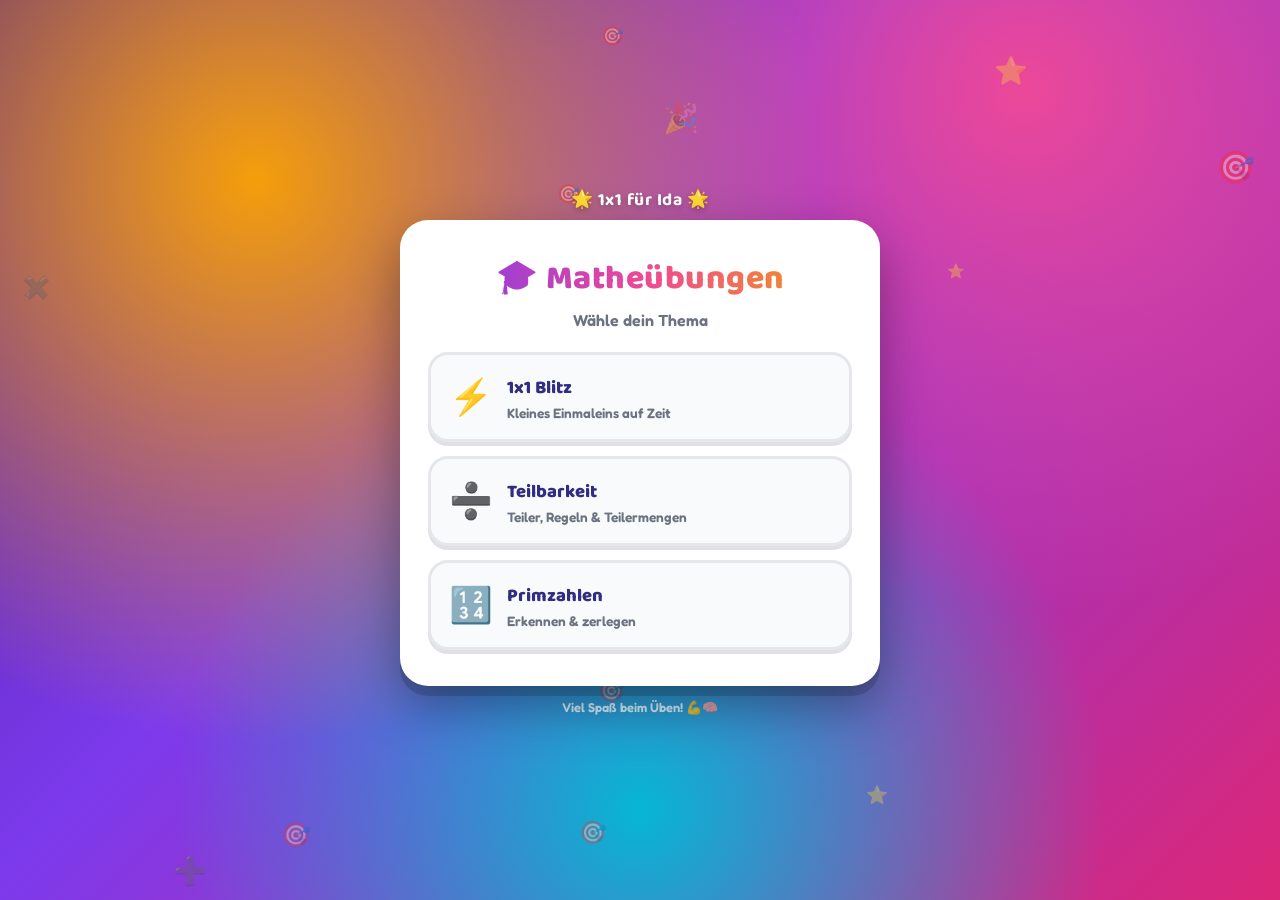
==== commit 445113ca: "Rework Teilbarkeit/Primzahlen: timed, keypad-only, no separate check step Behavioral changes request" ====
--- a/index.html
+++ b/index.html
@@ -528,6 +528,33 @@
   .prime-chip{ font-size:1.3rem; padding:16px 0; }
 
   .worksheet-hint{ text-align:center; color:#6B7280; font-weight:600; font-size:0.85rem; margin-top:12px; }
+
+  /* --- Sequential answer parts (keypad/choice-driven, no separate Prüfen) --- */
+  .mini-input-display{
+    display:flex; align-items:center; justify-content:center;
+    width:52px; min-height:40px;
+    font-family:'Baloo 2', sans-serif; font-weight:800; font-size:1.05rem;
+    border-radius:12px; border:3px solid #E5E7EB; color:#312E81; background:#F9FAFB;
+  }
+  .mini-input-display.part-active{ border-color:#A78BFA; background:#fff; box-shadow:0 0 0 3px #A78BFA33; animation: pulseSlot 1s ease-in-out infinite; }
+  .mini-input-display.part-pending{ opacity:.45; }
+  .mini-input-display.field-correct{ background:#F0FDF4; border-color:#22C55E; color:#166534; }
+  .mini-input-display.field-wrong{ background:#FEF2F2; border-color:#EF4444; color:#991B1B; }
+  @keyframes pulseSlot{ 0%,100%{ box-shadow:0 0 0 3px #A78BFA33; } 50%{ box-shadow:0 0 0 6px #A78BFA55; } }
+
+  .rule-slot{
+    display:inline-flex; align-items:center; justify-content:center;
+    min-width:30px; padding:3px 8px; margin:0 2px;
+    border-radius:8px; border:2px solid #E5E7EB; background:#F9FAFB; color:#312E81; font-weight:800;
+  }
+  .rule-slot.part-active{ border-color:#A78BFA; background:#fff; box-shadow:0 0 0 3px #A78BFA33; }
+  .rule-slot.part-pending{ opacity:.45; }
+  .rule-slot.field-correct{ background:#F0FDF4; border-color:#22C55E; color:#166534; }
+  .rule-slot.field-wrong{ background:#FEF2F2; border-color:#EF4444; color:#991B1B; }
+
+  .toggle-chip.part-active{ border-color:#A78BFA; background:#fff; color:#374151; box-shadow:0 0 0 3px #A78BFA33; animation: pulseSlot 1s ease-in-out infinite; cursor:default; }
+  .toggle-chip.part-pending{ opacity:.45; cursor:default; }
+  #topic-hud-time.warn .val{ color:var(--danger); animation: shake .4s infinite; }
 
   footer{
     text-align:center;
@@ -664,11 +691,12 @@
     <!-- TOPIC START SCREEN (shared: Teilbarkeit / Primzahlen) -->
     <section class="section" id="screen-topic-start">
       <button class="topic-back-btn" id="backFromTopicStart">🏠 Hauptmenü</button>
-      <div class="field-label">📝 Wie viele Aufgaben?</div>
-      <div class="chip-row" id="topic-count-chips">
-        <div class="chip" data-count="8">8</div>
-        <div class="chip selected" data-count="12">12</div>
-        <div class="chip" data-count="16">16</div>
+      <div class="field-label">🎯 Wähle deine Zeit</div>
+      <div class="chip-row" id="topic-time-chips">
+        <div class="chip" data-time="30">30 Sek</div>
+        <div class="chip selected" data-time="60">60 Sek</div>
+        <div class="chip" data-time="90">90 Sek</div>
+        <div class="chip" data-time="120">120 Sek</div>
       </div>
       <button class="start-btn" id="topicStartBtn">🚀 Los geht's!</button>
       <button class="start-btn secondary-btn stats-link-btn" id="topicStatsBtn">📊 Statistik ansehen</button>
@@ -677,10 +705,10 @@
     <!-- TOPIC GAME SCREEN (shared: Teilbarkeit / Primzahlen) -->
     <section class="section" id="screen-topic-game">
       <div class="hud">
-        <div class="hud-box"><div class="val" id="topicProgressVal">1 / 12</div><div class="lbl">Aufgabe</div></div>
+        <div class="hud-box" id="topic-hud-time"><div class="val" id="topicTimeVal">60</div><div class="lbl">Sekunden</div></div>
         <div class="hud-box" id="topic-hud-score"><div class="val" id="topicScoreVal">0</div><div class="lbl">Richtig</div></div>
       </div>
-      <div class="timer-track"><div class="timer-fill" id="topicProgressFill" style="background:linear-gradient(90deg,#7C3AED,#EC4899); width:0%;"></div></div>
+      <div class="timer-track"><div class="timer-fill" id="topicTimerFill"></div></div>
 
       <div class="problem-card" id="topicQuestionCard">
         <div class="feedback-flash" id="topicFlash"></div>
@@ -688,7 +716,15 @@
         <div id="worksheetQuestion"></div>
       </div>
 
-      <button class="start-btn" id="checkBtn">✅ Prüfen</button>
+      <input type="text" inputmode="none" class="answer-input" id="topicAnswerInput" placeholder="?" autocomplete="off" maxlength="4" style="display:none;">
+      <div class="keypad" id="topicKeypad" style="display:none;">
+        <button class="key" data-k="1">1</button><button class="key" data-k="2">2</button><button class="key" data-k="3">3</button>
+        <button class="key" data-k="4">4</button><button class="key" data-k="5">5</button><button class="key" data-k="6">6</button>
+        <button class="key" data-k="7">7</button><button class="key" data-k="8">8</button><button class="key" data-k="9">9</button>
+        <button class="key del" data-k="del">⌫</button><button class="key" data-k="0">0</button><button class="key enter" data-k="enter">✓</button>
+      </div>
+      <div class="btn-row" id="topicChoiceBtns" style="display:none;"></div>
+
       <button class="start-btn" id="nextBtn" style="display:none;">➡️ Weiter</button>
     </section>
 
@@ -1137,9 +1173,13 @@
 
   // =========================================================================
   // ---------- Worksheet topics: Teilbarkeit & Primzahlen ----------
-  // Untimed, worksheet-style sessions (fixed number of tasks, "Prüfen" /
-  // "Weiter" per task) — a different rhythm from the timed 1x1 game, closer
-  // to how the tasks look on paper.
+  // Timed sessions (like the 1x1 game) made of small worksheet-style
+  // questions. Each question is a sequence of "parts" (one blank or one
+  // yes/no choice at a time); answering a part is itself the submit action
+  // (keypad ✓ or a choice button) — there is no separate "Prüfen" button.
+  // Numbers are always entered via the on-screen keypad, never the OS
+  // keyboard. A fully correct question auto-advances after 3s; a wrong one
+  // waits for the child to tap "Weiter".
   // =========================================================================
 
   function getDivisors(n){
@@ -1153,78 +1193,86 @@
     for(let i=3;i*i<=n;i+=2){ if(n % i === 0) return false; }
     return true;
   }
-  function getPrimeFactors(n){
-    const factors = [];
-    let x = n, d = 2;
-    while(d*d <= x){
-      while(x % d === 0){ factors.push(d); x/=d; }
-      d++;
-    }
-    if(x > 1) factors.push(x);
-    return factors;
-  }
 
   // ----- Teilbarkeit generators -----
   function genDivTable(){
     const n = randInt(100, 99999);
-    return {
-      subtype:'divtable', subtypeLabel:'Teilbarkeit-Tabelle',
-      data:{ n, answer:{ 2:(n%2===0), 5:(n%5===0), 10:(n%10===0) } }
-    };
+    const cols = [2,5,10];
+    const parts = cols.map(function(m){
+      return {
+        kind:'choice',
+        options:[{label:'✅ Ja',val:'yes'},{label:'❌ Nein',val:'no'}],
+        expected: (n % m === 0) ? 'yes' : 'no'
+      };
+    });
+    return { subtype:'divtable', subtypeLabel:'Teilbarkeit-Tabelle', context:{ n, cols }, parts, partIndex:0, partResults:[] };
   }
   function genTeilerhaus(){
     let n, divs, tries=0;
     do{ n = randInt(8,90); divs = getDivisors(n); tries++; }
     while((divs.length<4 || divs.length>8) && tries<50);
-    return { subtype:'teilerhaus', subtypeLabel:'Teilerhaus', data:{ n, divisors:divs } };
+    const parts = divs.map(function(d){ return { kind:'number', expected:d }; });
+    return { subtype:'teilerhaus', subtypeLabel:'Teilerhaus', context:{ n, divisors:divs }, parts, partIndex:0, partResults:[] };
   }
   const RULE_SENTENCES = [
-    { template:'Wenn eine Zahl durch 10 teilbar ist, dann ist sie immer auch durch {0} teilbar.',
-      blanks:[{ multi:true, values:['2','5'], hint:'2 und 5' }] },
-    { template:'Zahlen mit einer {0} an der Einerstelle kann man durch 2 teilen.',
-      blanks:[{ multi:true, values:['0','2','4','6','8'], hint:'0, 2, 4, 6 oder 8' }] },
+    { template:'Wenn eine Zahl durch 10 teilbar ist, dann ist sie immer auch durch {0} und durch {1} teilbar.',
+      parts:[ {kind:'number', expected:2}, {kind:'number', expected:5} ] },
+    { template:'Zahlen mit einer {0}, {1}, {2}, {3} oder {4} an der Einerstelle kann man durch 2 teilen.',
+      parts:[0,2,4,6,8].map(function(v){ return {kind:'number', expected:v}; }) },
     { template:'Alle Zahlen, die man durch 2 teilen kann, heißen {0} Zahlen.',
-      blanks:[{ accept:['gerade'], hint:'gerade' }] },
-    { template:'Zahlen mit einer {0} an der Einerstelle kann man durch 5 teilen.',
-      blanks:[{ multi:true, values:['0','5'], hint:'0 oder 5' }] },
+      parts:[ {kind:'choice', options:[{label:'gerade',val:'gerade'},{label:'ungerade',val:'ungerade'}], expected:'gerade'} ] },
+    { template:'Zahlen mit einer {0} oder einer {1} an der Einerstelle kann man durch 5 teilen.',
+      parts:[ {kind:'number', expected:0}, {kind:'number', expected:5} ] },
     { template:'Zahlen mit einer {0} an der Einerstelle kann man durch 10 teilen.',
-      blanks:[{ accept:['0'], hint:'0' }] },
+      parts:[ {kind:'number', expected:0} ] },
   ];
   function genRegel(){
     const rule = RULE_SENTENCES[randInt(0, RULE_SENTENCES.length-1)];
-    return { subtype:'regel', subtypeLabel:'Regel-Lücke', data:{ rule } };
+    const parts = rule.parts.map(function(p){
+      return p.kind === 'number' ? { kind:'number', expected:p.expected } : { kind:'choice', options:p.options, expected:p.expected };
+    });
+    return { subtype:'regel', subtypeLabel:'Regel-Lücke', context:{ template: rule.template }, parts, partIndex:0, partResults:[] };
   }
   function genMengen(){
     const kind = Math.random() < 0.5 ? 'teiler' : 'vielfache';
+    let n, sequence, blankIndices;
     if(kind === 'teiler'){
-      let n, divs, tries=0;
+      let divs, tries=0;
       do{ n = randInt(12,90); divs = getDivisors(n); tries++; }
       while((divs.length<4 || divs.length>8) && tries<50);
+      sequence = divs;
       const blankCount = Math.min(3, Math.max(2, Math.floor(divs.length/2)), divs.length-1);
-      const indices = [];
-      while(indices.length < blankCount){
+      blankIndices = [];
+      while(blankIndices.length < blankCount){
         const idx = randInt(1, divs.length-1); // keep "1" always shown
-        if(!indices.includes(idx)) indices.push(idx);
+        if(!blankIndices.includes(idx)) blankIndices.push(idx);
       }
-      return { subtype:'mengen', subtypeLabel:'Teilermenge', data:{ kind, n, sequence:divs, blankIndices:indices } };
     } else {
-      const n = randInt(2,15);
-      const seq = [];
-      for(let k=1;k<=8;k++) seq.push(n*k);
-      const blankCount = 3;
-      const indices = [];
-      while(indices.length < blankCount){
-        const idx = randInt(0, seq.length-1);
-        if(!indices.includes(idx)) indices.push(idx);
+      n = randInt(2,15);
+      sequence = [];
+      for(let k=1;k<=8;k++) sequence.push(n*k);
+      blankIndices = [];
+      while(blankIndices.length < 3){
+        const idx = randInt(0, sequence.length-1);
+        if(!blankIndices.includes(idx)) blankIndices.push(idx);
       }
-      return { subtype:'mengen', subtypeLabel:'Vielfachenmenge', data:{ kind, n, sequence:seq, blankIndices:indices } };
-    }
+    }
+    blankIndices.sort(function(a,b){ return a-b; });
+    const parts = blankIndices.map(function(idx){ return { kind:'number', expected: sequence[idx] }; });
+    return {
+      subtype:'mengen', subtypeLabel: kind==='teiler' ? 'Teilermenge' : 'Vielfachenmenge',
+      context:{ kind, n, sequence, blankIndices }, parts, partIndex:0, partResults:[]
+    };
   }
 
   // ----- Primzahlen generators -----
   function genIsPrime(){
     const n = randInt(2, 100);
-    return { subtype:'isprime', subtypeLabel:'Primzahl erkennen', data:{ n, answer:isPrimeNum(n) } };
+    return {
+      subtype:'isprime', subtypeLabel:'Primzahl erkennen', context:{ n },
+      parts:[{ kind:'choice', options:[{label:'✅ Ja, Primzahl',val:'yes'},{label:'❌ Keine Primzahl',val:'no'}], expected: isPrimeNum(n) ? 'yes' : 'no' }],
+      partIndex:0, partResults:[]
+    };
   }
   function genPrimeGrid(){
     const numbers = [];
@@ -1232,9 +1280,10 @@
       const n = randInt(2,100);
       if(!numbers.includes(n)) numbers.push(n);
     }
-    const answer = {};
-    numbers.forEach(n=>{ answer[n] = isPrimeNum(n); });
-    return { subtype:'grid', subtypeLabel:'Primzahlen finden', data:{ numbers, answer } };
+    const parts = numbers.map(function(n){
+      return { kind:'choice', options:[{label:'✅ Ja',val:'yes'},{label:'❌ Nein',val:'no'}], expected: isPrimeNum(n) ? 'yes' : 'no' };
+    });
+    return { subtype:'grid', subtypeLabel:'Primzahlen finden', context:{ numbers }, parts, partIndex:0, partResults:[] };
   }
   function genFactorize(){
     const smallPrimes = [2,3,5,7,11,13];
@@ -1250,10 +1299,11 @@
         chosen.push(p);
       }
       n = product;
-      factors = chosen.sort((a,b)=>a-b);
+      factors = chosen.sort(function(a,b){ return a-b; });
       tries++;
     } while((factors.length < 2 || n < 4) && tries < 50);
-    return { subtype:'factorize', subtypeLabel:'Primfaktorzerlegung', data:{ n, factors } };
+    const parts = factors.map(function(f){ return { kind:'number', expected:f }; });
+    return { subtype:'factorize', subtypeLabel:'Primfaktorzerlegung', context:{ n, factors }, parts, partIndex:0, partResults:[] };
   }
 
   const TOPICS = {
@@ -1271,21 +1321,18 @@
     }
   };
 
-  // ----- Rendering & checking questions -----
+  // ----- DOM refs -----
   const worksheetBox = document.getElementById('worksheetQuestion');
   const topicQuestionLabel = document.getElementById('topicQuestionLabel');
-  const checkBtn = document.getElementById('checkBtn');
+  const topicFlash = document.getElementById('topicFlash');
+  const topicAnswerInput = document.getElementById('topicAnswerInput');
+  const topicKeypad = document.getElementById('topicKeypad');
+  const topicChoiceBtns = document.getElementById('topicChoiceBtns');
   const nextBtn = document.getElementById('nextBtn');
-  const topicFlash = document.getElementById('topicFlash');
-
-  let currentTopicKey = null;
-  let currentQuestion = null;
-  let checked = false;
-  let topicQuestionIndex = 0;
-  let topicTotalQuestions = 12;
-  let topicSelectedCount = 12;
-  let topicCorrectCount = 0;
-  let topicMisses = {};
+  const topicTimeVal = document.getElementById('topicTimeVal');
+  const topicTimerFill = document.getElementById('topicTimerFill');
+  const topicHudTime = document.getElementById('topic-hud-time');
+  const topicScoreVal = document.getElementById('topicScoreVal');
 
   function flashTopicFeedback(type){
     topicFlash.className = 'feedback-flash ' + type;
@@ -1293,212 +1340,117 @@
     topicFlash.classList.add(type);
   }
 
-  function renderWorksheetQuestion(q){
-    checked = false;
-    topicQuestionLabel.textContent = q.subtypeLabel;
-    checkBtn.style.display = 'block';
-    nextBtn.style.display = 'none';
-
+  // ----- Rendering the question context (shows part states: pending/active/done) -----
+  function renderContext(q){
     if(q.subtype === 'divtable'){
+      const chips = q.context.cols.map(function(m,i){
+        let cls = 'toggle-chip';
+        let label = ': ' + m;
+        if(i < q.partIndex){ cls += ' ' + (q.partResults[i] ? 'field-correct' : 'field-wrong'); label += (q.partResults[i] ? ' ✓' : ' ✗'); }
+        else if(i === q.partIndex){ cls += ' part-active'; }
+        else { cls += ' part-pending'; }
+        return '<div class="'+cls+'">'+label+'</div>';
+      }).join('');
+      const currentM = q.context.cols[q.partIndex];
+      const hint = currentM !== undefined ? ('Ist '+q.context.n+' durch '+currentM+' teilbar?') : '';
       worksheetBox.innerHTML =
-        '<div class="problem" style="font-size:2.2rem;margin:6px 0 14px;">'+q.data.n+'</div>'
-        + '<div class="chip-row">'
-        + '<div class="toggle-chip" data-col="2">: 2</div>'
-        + '<div class="toggle-chip" data-col="5">: 5</div>'
-        + '<div class="toggle-chip" data-col="10">: 10</div>'
-        + '</div>';
-    }
-    else if(q.subtype === 'teilerhaus'){
-      let boxes = '';
-      for(let i=0;i<q.data.divisors.length;i++){
-        boxes += '<input type="text" inputmode="numeric" class="mini-input divisor-box" data-idx="'+i+'" autocomplete="off" maxlength="3">';
-      }
-      worksheetBox.innerHTML =
-        '<div class="house-label">Teiler von <strong>'+q.data.n+'</strong></div>'
-        + '<div class="divisor-grid">'+boxes+'</div>';
-    }
-    else if(q.subtype === 'regel'){
-      let idx = 0;
-      const html = q.data.rule.template.replace(/\{0\}/g, function(){
-        return '<input type="text" class="mini-input rule-input" data-bidx="'+(idx++)+'" autocomplete="off">';
+        '<div class="problem" style="font-size:2.2rem;margin:6px 0 14px;">'+q.context.n+'</div>'
+        + '<div class="chip-row">'+chips+'</div>'
+        + '<div class="worksheet-hint">'+hint+'</div>';
+    }
+    else if(q.subtype === 'teilerhaus' || q.subtype === 'factorize'){
+      const isFact = q.subtype === 'factorize';
+      const label = isFact
+        ? ('Primfaktorzerlegung von <strong>'+q.context.n+'</strong>')
+        : ('Teiler von <strong>'+q.context.n+'</strong>');
+      const wrapClass = isFact ? 'factor-row' : 'divisor-grid';
+      let html = '';
+      q.parts.forEach(function(part, i){
+        if(isFact && i>0) html += '<div class="factor-x">×</div>';
+        let cls = 'mini-input-display';
+        let text = '?';
+        if(i < q.partIndex){ cls += ' ' + (q.partResults[i] ? 'field-correct' : 'field-wrong'); text = (part._entered === undefined || part._entered === '') ? '?' : part._entered; }
+        else if(i === q.partIndex){ cls += ' part-active'; }
+        else { cls += ' part-pending'; }
+        html += '<div class="'+cls+'">'+text+'</div>';
       });
-      worksheetBox.innerHTML = '<div class="rule-sentence">'+html+'</div>';
+      worksheetBox.innerHTML = '<div class="house-label">'+label+'</div><div class="'+wrapClass+'">'+html+'</div>';
     }
     else if(q.subtype === 'mengen'){
-      const { kind, n, sequence, blankIndices } = q.data;
+      const kind = q.context.kind, n = q.context.n, sequence = q.context.sequence, blankIndices = q.context.blankIndices;
       const setLabel = (kind === 'teiler' ? 'T' : 'V') + '<sub>'+n+'</sub> =';
+      let blankPos = -1;
       const cells = sequence.map(function(val, i){
-        if(blankIndices.includes(i)){
-          return '<input type="text" inputmode="numeric" class="mini-input seq-box" data-idx="'+i+'" autocomplete="off" maxlength="4">';
-        }
-        return '<div class="seq-fixed">'+val+'</div>';
+        const bIdx = blankIndices.indexOf(i);
+        if(bIdx === -1) return '<div class="seq-fixed">'+val+'</div>';
+        blankPos++;
+        const part = q.parts[bIdx];
+        let cls = 'mini-input-display';
+        let text = '?';
+        if(bIdx < q.partIndex){ cls += ' ' + (q.partResults[bIdx] ? 'field-correct' : 'field-wrong'); text = (part._entered === undefined || part._entered === '') ? '?' : part._entered; }
+        else if(bIdx === q.partIndex){ cls += ' part-active'; }
+        else { cls += ' part-pending'; }
+        return '<div class="'+cls+'">'+text+'</div>';
       }).join('');
       const tail = kind === 'vielfache' ? '<div class="seq-fixed">…</div>' : '';
       worksheetBox.innerHTML =
         '<div class="seq-row"><div class="seq-set-label">'+setLabel+'</div><div class="seq-brace">{</div>'
         + cells + tail + '<div class="seq-brace">}</div></div>';
     }
+    else if(q.subtype === 'regel'){
+      const html = q.context.template.replace(/\{(\d+)\}/g, function(_, idxStr){
+        const idx = parseInt(idxStr,10);
+        const part = q.parts[idx];
+        let cls = 'rule-slot';
+        let text = '?';
+        if(idx < q.partIndex){ cls += ' ' + (q.partResults[idx] ? 'field-correct' : 'field-wrong'); text = (part._entered === undefined || part._entered === '') ? '?' : part._entered; }
+        else if(idx === q.partIndex){ cls += ' part-active'; }
+        else { cls += ' part-pending'; }
+        return '<span class="'+cls+'">'+text+'</span>';
+      });
+      worksheetBox.innerHTML = '<div class="rule-sentence">'+html+'</div>';
+    }
     else if(q.subtype === 'isprime'){
       worksheetBox.innerHTML =
-        '<div class="problem" style="font-size:2.6rem;margin:6px 0 16px;">'+q.data.n+'</div>'
-        + '<div class="btn-row">'
-        + '<button class="start-btn secondary-btn prime-choice" data-choice="yes">✅ Ja, Primzahl</button>'
-        + '<button class="start-btn secondary-btn prime-choice" data-choice="no">❌ Keine Primzahl</button>'
-        + '</div>';
+        '<div class="problem" style="font-size:2.6rem;margin:6px 0 10px;">'+q.context.n+'</div>'
+        + '<div class="worksheet-hint">Ist das eine Primzahl?</div>';
     }
     else if(q.subtype === 'grid'){
-      const chips = q.data.numbers.map(function(n){
-        return '<div class="toggle-chip prime-chip" data-num="'+n+'">'+n+'</div>';
+      const chips = q.context.numbers.map(function(n,i){
+        let cls = 'toggle-chip prime-chip';
+        if(i < q.partIndex){ cls += ' ' + (q.partResults[i] ? 'field-correct' : 'field-wrong'); }
+        else if(i === q.partIndex){ cls += ' part-active'; }
+        else { cls += ' part-pending'; }
+        return '<div class="'+cls+'">'+n+'</div>';
       }).join('');
-      worksheetBox.innerHTML = '<div class="prime-grid">'+chips+'</div>';
-    }
-    else if(q.subtype === 'factorize'){
-      let boxes = '';
-      for(let i=0;i<q.data.factors.length;i++){
-        if(i>0) boxes += '<div class="factor-x">×</div>';
-        boxes += '<input type="text" inputmode="numeric" class="mini-input factor-box" data-idx="'+i+'" autocomplete="off" maxlength="3">';
-      }
-      worksheetBox.innerHTML =
-        '<div class="house-label">Primfaktorzerlegung von <strong>'+q.data.n+'</strong></div>'
-        + '<div class="factor-row">'+boxes+'</div>';
-    }
-  }
-
-  function checkWorksheetQuestion(q){
-    let correct = false;
-    if(q.subtype === 'divtable'){
-      const chips = worksheetBox.querySelectorAll('.toggle-chip[data-col]');
-      let allMatch = true;
-      chips.forEach(function(chip){
-        const shouldMark = q.data.answer[chip.dataset.col];
-        const userMarked = chip.classList.contains('active');
-        chip.classList.add(userMarked === shouldMark ? 'field-correct' : 'field-wrong');
-        if(userMarked !== shouldMark) allMatch = false;
-      });
-      correct = allMatch;
-    }
-    else if(q.subtype === 'teilerhaus'){
-      const boxes = worksheetBox.querySelectorAll('.divisor-box');
-      const divisorSet = new Set(q.data.divisors);
-      const claimed = new Set();
-      let allBoxesCorrect = true;
-      boxes.forEach(function(inp){
-        const val = parseInt(inp.value, 10);
-        if(!isNaN(val) && divisorSet.has(val) && !claimed.has(val)){
-          inp.classList.add('field-correct');
-          claimed.add(val);
-        } else {
-          inp.classList.add('field-wrong');
-          allBoxesCorrect = false;
-        }
-      });
-      correct = allBoxesCorrect && claimed.size === divisorSet.size;
-      if(!correct){
-        const missing = q.data.divisors.filter(function(d){ return !claimed.has(d); });
-        if(missing.length){
-          const info = document.createElement('div');
-          info.className = 'worksheet-hint';
-          info.textContent = 'Fehlt noch: ' + missing.join(', ');
-          worksheetBox.appendChild(info);
-        }
-      }
-    }
-    else if(q.subtype === 'regel'){
-      const inputs = worksheetBox.querySelectorAll('.rule-input');
-      let allMatch = true;
-      inputs.forEach(function(inp){
-        const blank = q.data.rule.blanks[parseInt(inp.dataset.bidx,10)];
-        const norm = inp.value.trim().toLowerCase().replace(/\s+/g,' ');
-        let ok = false;
-        if(blank.multi){
-          const parts = norm.replace(/\bund\b/g,',').replace(/\boder\b/g,',')
-            .split(/[,\s]+/).map(function(s){ return s.trim(); }).filter(Boolean);
-          const setUser = new Set(parts);
-          ok = setUser.size === blank.values.length && blank.values.every(function(v){ return setUser.has(v); });
-        } else {
-          ok = blank.accept.indexOf(norm) !== -1;
-        }
-        inp.classList.add(ok ? 'field-correct' : 'field-wrong');
-        if(!ok) allMatch = false;
-      });
-      correct = allMatch;
-      if(!correct){
-        const hints = q.data.rule.blanks.map(function(b){ return b.hint; }).join(', ');
-        const info = document.createElement('div');
-        info.className = 'worksheet-hint';
-        info.textContent = 'Richtig wäre: ' + hints;
-        worksheetBox.appendChild(info);
-      }
-    }
-    else if(q.subtype === 'mengen'){
-      const inputs = worksheetBox.querySelectorAll('.seq-box');
-      let allMatch = true;
-      inputs.forEach(function(inp){
-        const idx = parseInt(inp.dataset.idx,10);
-        const ok = parseInt(inp.value,10) === q.data.sequence[idx];
-        inp.classList.add(ok ? 'field-correct' : 'field-wrong');
-        if(!ok) allMatch = false;
-      });
-      correct = allMatch;
-    }
-    else if(q.subtype === 'isprime'){
-      const userChoice = q._userChoice;
-      correct = (userChoice === 'yes') === q.data.answer;
-      worksheetBox.querySelectorAll('.prime-choice').forEach(function(btn){
-        const isYes = btn.dataset.choice === 'yes';
-        if(isYes === q.data.answer) btn.classList.add('field-correct');
-        else if(btn.dataset.choice === userChoice) btn.classList.add('field-wrong');
-      });
-    }
-    else if(q.subtype === 'grid'){
-      const chips = worksheetBox.querySelectorAll('.prime-chip');
-      let allMatch = true;
-      chips.forEach(function(chip){
-        const n = parseInt(chip.dataset.num,10);
-        const shouldMark = q.data.answer[n];
-        const userMarked = chip.classList.contains('active');
-        chip.classList.add(userMarked === shouldMark ? 'field-correct' : 'field-wrong');
-        if(userMarked !== shouldMark) allMatch = false;
-      });
-      correct = allMatch;
-    }
-    else if(q.subtype === 'factorize'){
-      const boxes = worksheetBox.querySelectorAll('.factor-box');
-      const remaining = q.data.factors.slice().sort(function(a,b){ return a-b; });
-      const userVals = Array.prototype.map.call(boxes, function(b){ return parseInt(b.value,10); });
-      correct = remaining.length === userVals.length
-        && remaining.every(function(v,i){ return v === userVals.slice().sort(function(a,b){return a-b;})[i]; });
-      boxes.forEach(function(inp){
-        const val = parseInt(inp.value,10);
-        const pos = remaining.indexOf(val);
-        if(pos !== -1){ inp.classList.add('field-correct'); remaining.splice(pos,1); }
-        else inp.classList.add('field-wrong');
-      });
-    }
-    return correct;
-  }
-
-  function lockWorksheetInputs(){
-    worksheetBox.querySelectorAll('input').forEach(function(inp){ inp.readOnly = true; });
-  }
-
-  worksheetBox.addEventListener('click', function(e){
-    if(checked) return;
-    const chip = e.target.closest('.toggle-chip');
-    if(chip){ chip.classList.toggle('active'); return; }
-    const choice = e.target.closest('.prime-choice');
-    if(choice){
-      worksheetBox.querySelectorAll('.prime-choice').forEach(function(b){ b.classList.remove('selected'); });
-      choice.classList.add('selected');
-      currentQuestion._userChoice = choice.dataset.choice;
-    }
-  });
-  worksheetBox.addEventListener('keydown', function(e){
-    if(e.key === 'Enter'){
-      e.preventDefault();
-      (checked ? nextBtn : checkBtn).click();
-    }
-  });
+      const current = q.context.numbers[q.partIndex];
+      const hint = current !== undefined ? ('Ist <strong>'+current+'</strong> eine Primzahl?') : '';
+      worksheetBox.innerHTML = '<div class="prime-grid">'+chips+'</div><div class="worksheet-hint">'+hint+'</div>';
+    }
+  }
+
+  function renderPartControls(q){
+    const part = q.parts[q.partIndex];
+    if(!part){
+      topicAnswerInput.style.display = 'none';
+      topicKeypad.style.display = 'none';
+      topicChoiceBtns.style.display = 'none';
+      return;
+    }
+    if(part.kind === 'number'){
+      topicChoiceBtns.style.display = 'none';
+      topicAnswerInput.style.display = 'block';
+      topicKeypad.style.display = 'grid';
+      topicAnswerInput.value = '';
+    } else {
+      topicAnswerInput.style.display = 'none';
+      topicKeypad.style.display = 'none';
+      topicChoiceBtns.style.display = 'flex';
+      topicChoiceBtns.innerHTML = part.options.map(function(opt){
+        return '<button class="start-btn secondary-btn topic-choice-btn" data-val="'+opt.val+'" style="margin-top:0;">'+opt.label+'</button>';
+      }).join('');
+    }
+  }
 
   // ----- Per-topic subtype stats (localStorage) -----
   function loadTopicStats(topicKey){
@@ -1514,7 +1466,8 @@
   function renderTopicStats(topicKey){
     const topic = TOPICS[topicKey];
     const stats = loadTopicStats(topicKey);
-    const entries = Object.entries(stats).map(function([subtype, s]){
+    const entries = Object.entries(stats).map(function(entry){
+      const subtype = entry[0], s = entry[1];
       const accuracy = s.attempts ? Math.round((s.correct/s.attempts)*100) : 0;
       const wrongRate = s.attempts ? (s.wrong/s.attempts) : 0;
       return { label: topic.subtypeLabels[subtype] || subtype, attempts:s.attempts, accuracy, wrongRate };
@@ -1542,7 +1495,36 @@
     }).join('');
   }
 
-  // ----- Session flow -----
+  // ----- Session state -----
+  let currentTopicKey = null;
+  let currentQuestion = null;
+  let topicRunning = false;
+  let topicAwaitingAdvance = false; // true while showing feedback (correct 3s pause, or wrong waiting for tap)
+  let topicAutoAdvanceTimer = null;
+  let topicTimeLeft = 60;
+  let topicTotalTime = 60;
+  let topicSelectedTime = 60;
+  let topicTimerId = null;
+  let topicCorrectCount = 0;
+  let topicAttemptedCount = 0;
+  let topicMisses = {};
+
+  function updateTopicHud(){
+    topicTimeVal.textContent = Math.ceil(topicTimeLeft);
+    topicTimerFill.style.width = Math.max(0,(topicTimeLeft/topicTotalTime*100)) + '%';
+    topicHudTime.classList.toggle('warn', topicTimeLeft <= 10);
+  }
+  function topicTick(){
+    topicTimeLeft -= 0.1;
+    if(topicTimeLeft <= 0){
+      topicTimeLeft = 0;
+      updateTopicHud();
+      endTopicSession();
+      return;
+    }
+    updateTopicHud();
+  }
+
   function openTopic(key){
     currentTopicKey = key;
     setHeader(TOPICS[key].label, TOPICS[key].subtitle);
@@ -1554,65 +1536,145 @@
   document.getElementById('topicMenuBtn').addEventListener('click', goToMainMenu);
   document.getElementById('topicStatsBackBtn').addEventListener('click', function(){ showScreen('topicStart'); });
 
-  document.getElementById('topic-count-chips').addEventListener('click', function(e){
+  document.getElementById('topic-time-chips').addEventListener('click', function(e){
     const chip = e.target.closest('.chip');
     if(!chip) return;
-    document.querySelectorAll('#topic-count-chips .chip').forEach(function(c){ c.classList.remove('selected'); });
+    document.querySelectorAll('#topic-time-chips .chip').forEach(function(c){ c.classList.remove('selected'); });
     chip.classList.add('selected');
-    topicSelectedCount = parseInt(chip.dataset.count,10);
+    topicSelectedTime = parseInt(chip.dataset.time,10);
   });
 
   function nextTopicQuestion(){
-    if(topicQuestionIndex >= topicTotalQuestions){ endTopicSession(); return; }
-    topicQuestionIndex++;
+    if(!topicRunning) return;
     currentQuestion = TOPICS[currentTopicKey].generate();
-    document.getElementById('topicProgressVal').textContent = topicQuestionIndex + ' / ' + topicTotalQuestions;
-    document.getElementById('topicScoreVal').textContent = topicCorrectCount;
-    document.getElementById('topicProgressFill').style.width = Math.round((topicQuestionIndex-1)/topicTotalQuestions*100) + '%';
-    renderWorksheetQuestion(currentQuestion);
+    topicQuestionLabel.textContent = currentQuestion.subtypeLabel;
+    renderContext(currentQuestion);
+    renderPartControls(currentQuestion);
+    if(currentQuestion.parts[0] && currentQuestion.parts[0].kind === 'number'){
+      setTimeout(function(){ topicAnswerInput.focus(); }, 30);
+    }
   }
 
   function startTopicSession(){
-    topicTotalQuestions = topicSelectedCount;
-    topicQuestionIndex = 0;
+    topicTotalTime = topicSelectedTime;
+    topicTimeLeft = topicSelectedTime;
     topicCorrectCount = 0;
+    topicAttemptedCount = 0;
     topicMisses = {};
+    topicRunning = true;
+    topicAwaitingAdvance = false;
+    clearTimeout(topicAutoAdvanceTimer);
+    topicHudTime.classList.remove('warn');
+    topicScoreVal.textContent = '0';
+    updateTopicHud();
+    nextBtn.style.display = 'none';
     showScreen('topicGame');
     nextTopicQuestion();
+    clearInterval(topicTimerId);
+    topicTimerId = setInterval(topicTick, 100);
   }
   document.getElementById('topicStartBtn').addEventListener('click', startTopicSession);
   document.getElementById('topicRetryBtn').addEventListener('click', startTopicSession);
 
-  checkBtn.addEventListener('click', function(){
-    if(checked) return;
-    checked = true;
-    const correct = checkWorksheetQuestion(currentQuestion);
-    lockWorksheetInputs();
-    recordTopicAttempt(currentTopicKey, currentQuestion.subtype, correct);
-    if(correct){
+  function finishQuestion(q){
+    const overallCorrect = q.partResults.length === q.parts.length && q.partResults.every(function(r){ return r; });
+    recordTopicAttempt(currentTopicKey, q.subtype, overallCorrect);
+    topicAttemptedCount++;
+    if(overallCorrect){
       topicCorrectCount++;
       sfxCorrect();
       flashTopicFeedback('correct');
     } else {
       sfxWrong();
       flashTopicFeedback('wrong');
-      const label = TOPICS[currentTopicKey].subtypeLabels[currentQuestion.subtype];
+      const label = TOPICS[currentTopicKey].subtypeLabels[q.subtype];
       topicMisses[label] = (topicMisses[label]||0) + 1;
     }
-    document.getElementById('topicScoreVal').textContent = topicCorrectCount;
-    checkBtn.style.display = 'none';
-    nextBtn.style.display = 'block';
+    topicScoreVal.textContent = topicCorrectCount;
+    topicAnswerInput.style.display = 'none';
+    topicKeypad.style.display = 'none';
+    topicChoiceBtns.style.display = 'none';
+
+    topicAwaitingAdvance = true;
+    if(overallCorrect){
+      topicAutoAdvanceTimer = setTimeout(function(){
+        topicAwaitingAdvance = false;
+        if(topicRunning) nextTopicQuestion();
+      }, 3000);
+    } else {
+      nextBtn.style.display = 'block';
+    }
+  }
+
+  function submitCurrentPart(rawValue){
+    if(!topicRunning || topicAwaitingAdvance) return;
+    const q = currentQuestion;
+    const part = q.parts[q.partIndex];
+    if(!part) return;
+    let ok;
+    if(part.kind === 'number'){
+      const val = parseInt(rawValue, 10);
+      ok = (val === part.expected);
+      part._entered = isNaN(val) ? '' : val;
+    } else {
+      ok = (rawValue === part.expected);
+      part._entered = rawValue;
+    }
+    q.partResults[q.partIndex] = ok;
+    q.partIndex++;
+    renderContext(q);
+
+    if(q.partIndex >= q.parts.length){
+      finishQuestion(q);
+    } else {
+      renderPartControls(q);
+      if(q.parts[q.partIndex].kind === 'number'){
+        setTimeout(function(){ topicAnswerInput.focus(); }, 30);
+      }
+    }
+  }
+
+  topicKeypad.addEventListener('click', function(e){
+    const btn = e.target.closest('.key');
+    if(!btn) return;
+    const k = btn.dataset.k;
+    if(k === 'enter'){
+      if(topicAnswerInput.value !== '') submitCurrentPart(topicAnswerInput.value);
+    }
+    else if(k === 'del'){ topicAnswerInput.value = topicAnswerInput.value.slice(0,-1); }
+    else { topicAnswerInput.value = (topicAnswerInput.value||'') + k; }
   });
-  nextBtn.addEventListener('click', nextTopicQuestion);
+  topicAnswerInput.addEventListener('keydown', function(e){
+    if(e.key === 'Enter' && topicAnswerInput.value !== ''){ submitCurrentPart(topicAnswerInput.value); }
+  });
+  topicChoiceBtns.addEventListener('click', function(e){
+    const btn = e.target.closest('.topic-choice-btn');
+    if(!btn) return;
+    submitCurrentPart(btn.dataset.val);
+  });
+  nextBtn.addEventListener('click', function(){
+    topicAwaitingAdvance = false;
+    nextBtn.style.display = 'none';
+    if(topicRunning) nextTopicQuestion();
+  });
 
   function endTopicSession(){
+    topicRunning = false;
+    clearInterval(topicTimerId);
+    clearTimeout(topicAutoAdvanceTimer);
+    topicAwaitingAdvance = false;
+    nextBtn.style.display = 'none';
+    topicAnswerInput.style.display = 'none';
+    topicKeypad.style.display = 'none';
+    topicChoiceBtns.style.display = 'none';
     sfxEnd();
-    const accuracy = topicTotalQuestions > 0 ? Math.round((topicCorrectCount/topicTotalQuestions)*100) : 0;
-    document.getElementById('topicStatCorrect').textContent = topicCorrectCount + ' / ' + topicTotalQuestions;
+
+    const accuracy = topicAttemptedCount > 0 ? Math.round((topicCorrectCount/topicAttemptedCount)*100) : 0;
+    document.getElementById('topicStatCorrect').textContent = topicCorrectCount + ' / ' + topicAttemptedCount;
     document.getElementById('topicStatAccuracy').textContent = accuracy + '%';
 
     let emoji='🙂', title='Gut gemacht!';
-    if(accuracy >= 90){ emoji='🏆'; title='Wahnsinn, super Ergebnis!'; }
+    if(accuracy >= 90 && topicAttemptedCount >= 5){ emoji='🏆'; title='Wahnsinn, super Ergebnis!'; }
     else if(accuracy >= 75){ emoji='🎉'; title='Klasse gemacht!'; }
     else if(accuracy >= 50){ emoji='💪'; title='Gut! Weiter so!'; }
     else { emoji='🌱'; title='Dran bleiben, du schaffst das!'; }
@@ -1624,7 +1686,7 @@
     const missEntries = Object.entries(topicMisses).sort(function(a,b){ return b[1]-a[1]; });
     if(missEntries.length){
       missListEl.style.display = 'block';
-      missItemsEl.innerHTML = missEntries.map(function([k,v]){ return k + ' (' + v + 'x falsch)'; }).join('<br>');
+      missItemsEl.innerHTML = missEntries.map(function(entry){ return entry[0] + ' (' + entry[1] + 'x falsch)'; }).join('<br>');
     } else {
       missListEl.style.display = 'none';
     }
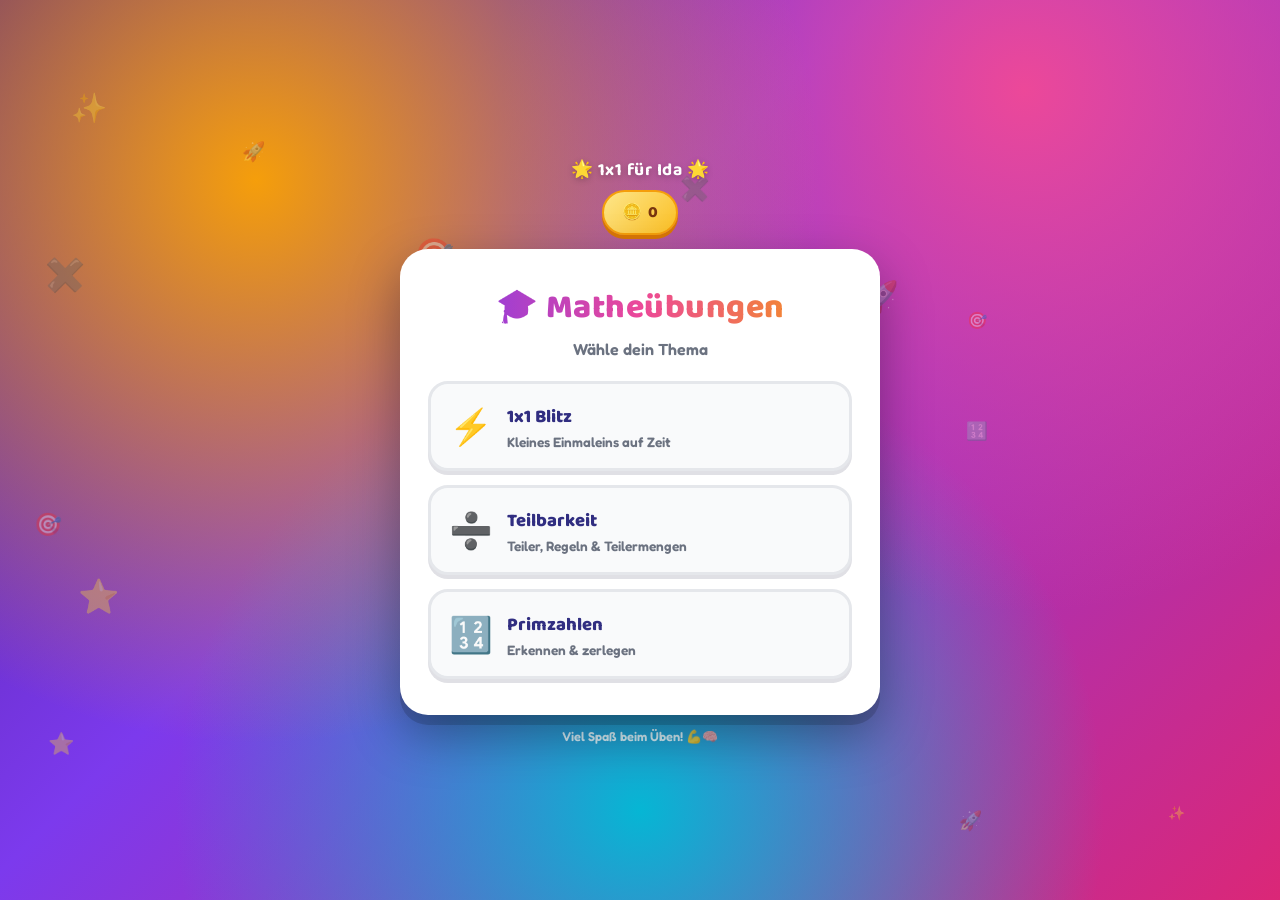
==== commit e990469a: "Add coin reward system and a one-per-round pause button (with a gag) - Persistent coin system (local" ====
--- a/index.html
+++ b/index.html
@@ -556,6 +556,75 @@
   .toggle-chip.part-pending{ opacity:.45; cursor:default; }
   #topic-hud-time.warn .val{ color:var(--danger); animation: shake .4s infinite; }
 
+  /* --- Coins --- */
+  .coin-badge{
+    position:relative;
+    display:flex; align-items:center; justify-content:center; gap:6px;
+    width:fit-content; margin:0 auto 14px;
+    background: linear-gradient(135deg, #FDE68A, #FBBF24);
+    color:#78350F;
+    font-family:'Baloo 2', sans-serif;
+    font-weight:800;
+    font-size:1rem;
+    padding:8px 18px;
+    border-radius:100px;
+    border:2px solid #F59E0B;
+    box-shadow:0 4px 0 #D97706;
+  }
+  @keyframes coinPop{ 0%{ transform:scale(1); } 40%{ transform:scale(1.18); } 100%{ transform:scale(1); } }
+  .coin-badge.coin-pop{ animation: coinPop .35s ease; }
+  .coin-pop-text{
+    position:absolute; top:-16px; right:2px;
+    color:#16A34A; font-weight:800; font-size:0.85rem;
+    animation: coinFloatUp .9s ease forwards;
+    pointer-events:none;
+  }
+  @keyframes coinFloatUp{ 0%{ opacity:1; transform:translateY(0); } 100%{ opacity:0; transform:translateY(-22px); } }
+
+  /* --- Pause button --- */
+  .pause-btn{
+    flex:0 0 auto;
+    width:44px;
+    border-radius:16px;
+    border:none;
+    background:#F3F4F6;
+    color:#4B5563;
+    font-size:1.1rem;
+    cursor:pointer;
+    box-shadow:0 4px 0 #D1D5DB;
+    display:flex; align-items:center; justify-content:center;
+  }
+  .pause-btn:active{ transform:translateY(3px); box-shadow:none; }
+  .pause-btn.pause-btn-danger{ background: linear-gradient(135deg, #F87171, #B91C1C); color:#fff; box-shadow:0 4px 0 #991B1B; }
+
+  /* --- Pause / explosion overlays --- */
+  .game-overlay{
+    position:absolute; inset:0; z-index:20;
+    display:flex; flex-direction:column; align-items:center; justify-content:center;
+    text-align:center; padding:30px;
+    background:rgba(255,255,255,0.97);
+    border-radius:28px;
+  }
+  .overlay-emoji{ font-size:3.6rem; margin-bottom:10px; }
+  .overlay-title{ font-family:'Baloo 2', sans-serif; font-weight:800; font-size:1.7rem; color:#4C1D95; }
+  .overlay-text{ color:#4B5563; font-weight:600; margin:14px 0 22px; }
+  .explosion-overlay{ background: linear-gradient(135deg, #FEE2E2, #FED7AA); }
+  .explosion-overlay .overlay-title{ color:#B91C1C; }
+  .explosion-shake{ animation: shake .25s infinite; display:inline-block; }
+  @keyframes bigShake{
+    0%,100%{ transform: translate(0,0) rotate(0); }
+    10%{ transform: translate(-6px,4px) rotate(-2deg); }
+    20%{ transform: translate(6px,-4px) rotate(2deg); }
+    30%{ transform: translate(-8px,2px) rotate(-3deg); }
+    40%{ transform: translate(8px,-2px) rotate(3deg); }
+    50%{ transform: translate(-5px,3px) rotate(-1deg); }
+    60%{ transform: translate(5px,-3px) rotate(1deg); }
+    70%{ transform: translate(-3px,2px) rotate(0); }
+    80%{ transform: translate(3px,-2px) rotate(0); }
+    90%{ transform: translate(-1px,1px) rotate(0); }
+  }
+  .card.exploding{ animation: bigShake .5s ease; }
+
   footer{
     text-align:center;
     color:#ffffffcc;
@@ -577,6 +646,7 @@
 
 <div class="app">
   <h2 class="name-heading">🌟 1x1 für Ida 🌟</h2>
+  <div class="coin-badge" id="coinBadge">🪙 <span id="coinBadgeVal">0</span></div>
   <div class="card">
     <h1 class="title" id="mainTitle">🎓 Matheübungen</h1>
     <p class="subtitle" id="subtitleText">Wähle dein Thema</p>
@@ -638,6 +708,7 @@
         <div class="hud-box" id="hud-time"><div class="val" id="timeVal">60</div><div class="lbl">Sekunden</div></div>
         <div class="hud-box" id="hud-score"><div class="val" id="scoreVal">0</div><div class="lbl">Punkte</div></div>
         <div class="hud-box" id="hud-streak"><div class="val" id="streakVal">0</div><div class="lbl">Serie</div></div>
+        <button class="pause-btn" id="pauseBtn1x1" title="Pause">⏸️</button>
       </div>
       <div class="timer-track"><div class="timer-fill" id="timerFill"></div></div>
 
@@ -661,6 +732,7 @@
       <div class="result-emoji" id="resultEmoji">🏆</div>
       <h2 class="result-title" id="resultTitle">Super gemacht!</h2>
       <div class="new-best" id="newBestBanner" style="display:none;">🌟 Neuer Highscore! 🌟</div>
+      <div class="new-best" id="coinsEarnedBanner1x1" style="display:none;">🪙 +<span id="coinsEarnedVal1x1">0</span> Münzen verdient!</div>
       <div class="stats-grid">
         <div class="stat"><div class="num" id="statScore">0</div><div class="lbl">Punkte</div></div>
         <div class="stat"><div class="num" id="statCorrect">0</div><div class="lbl">Richtig</div></div>
@@ -707,6 +779,7 @@
       <div class="hud">
         <div class="hud-box" id="topic-hud-time"><div class="val" id="topicTimeVal">60</div><div class="lbl">Sekunden</div></div>
         <div class="hud-box" id="topic-hud-score"><div class="val" id="topicScoreVal">0</div><div class="lbl">Richtig</div></div>
+        <button class="pause-btn" id="pauseBtnTopic" title="Pause">⏸️</button>
       </div>
       <div class="timer-track"><div class="timer-fill" id="topicTimerFill"></div></div>
 
@@ -732,6 +805,7 @@
     <section class="section" id="screen-topic-result">
       <div class="result-emoji" id="topicResultEmoji">🏆</div>
       <h2 class="result-title" id="topicResultTitle">Super gemacht!</h2>
+      <div class="new-best" id="coinsEarnedBannerTopic" style="display:none;">🪙 +<span id="coinsEarnedValTopic">0</span> Münzen verdient!</div>
       <div class="stats-grid">
         <div class="stat"><div class="num" id="topicStatCorrect">0</div><div class="lbl">Richtig</div></div>
         <div class="stat"><div class="num" id="topicStatAccuracy">0%</div><div class="lbl">Genauigkeit</div></div>
@@ -756,6 +830,20 @@
       <div class="stats-list" id="topicStatsList"></div>
       <button class="start-btn secondary-btn" id="topicStatsBackBtn">🏠 Zurück</button>
     </section>
+
+    <!-- PAUSE / EXPLOSION overlays (shared across 1x1 and topic games) -->
+    <div class="game-overlay" id="pauseOverlay" style="display:none;">
+      <div class="overlay-emoji">⏸️</div>
+      <div class="overlay-title">Pause</div>
+      <p class="overlay-text">Kurz durchatmen! Du hast deine einzige Pause für diese Runde jetzt benutzt – ein zweites Mal drücken geht nicht gut aus... 😏</p>
+      <button class="start-btn" id="resumeBtn">▶️ Weiter geht's!</button>
+    </div>
+    <div class="game-overlay explosion-overlay" id="explosionOverlay" style="display:none;">
+      <div class="overlay-emoji explosion-shake">💥🤯💥</div>
+      <div class="overlay-title">BUMM!</div>
+      <p class="overlay-text">„Mehr Pause als rechnen geht nicht!!!"</p>
+      <button class="start-btn secondary-btn" id="explosionMenuBtn">🏠 Zurück zum Menü</button>
+    </div>
   </div>
   <footer>Viel Spaß beim Üben! 💪🧠</footer>
 </div>
@@ -796,6 +884,114 @@
   function sfxCorrect(){ beep(880,0.12,'triangle'); setTimeout(()=>beep(1200,0.14,'triangle'),80); }
   function sfxWrong(){ beep(160,0.25,'sawtooth'); }
   function sfxEnd(){ beep(660,0.15,'square'); setTimeout(()=>beep(880,0.15,'square'),150); setTimeout(()=>beep(1100,0.25,'square'),300); }
+  function sfxBoom(){ beep(90,0.4,'sawtooth'); setTimeout(()=>beep(60,0.5,'sawtooth'),120); }
+
+  // ---------- Coins (persistent across the whole session/app) ----------
+  const COINS_KEY = 'einmaleins_blitz_coins_v1';
+  function loadCoins(){ try{ return parseInt(localStorage.getItem(COINS_KEY),10) || 0; }catch(e){ return 0; } }
+  function saveCoins(v){ try{ localStorage.setItem(COINS_KEY, String(v)); }catch(e){} }
+  let totalCoins = loadCoins();
+  const coinBadge = document.getElementById('coinBadge');
+  const coinBadgeVal = document.getElementById('coinBadgeVal');
+  function updateCoinBadge(){ coinBadgeVal.textContent = totalCoins; }
+  function popCoinGain(n){
+    if(n <= 0) return;
+    coinBadge.classList.remove('coin-pop');
+    void coinBadge.offsetWidth;
+    coinBadge.classList.add('coin-pop');
+    const pop = document.createElement('span');
+    pop.className = 'coin-pop-text';
+    pop.textContent = '+' + n;
+    coinBadge.appendChild(pop);
+    setTimeout(()=>pop.remove(), 900);
+  }
+  function addCoins(n){
+    if(n <= 0) return;
+    totalCoins += n;
+    saveCoins(totalCoins);
+    updateCoinBadge();
+    popCoinGain(n);
+  }
+  // Speed bonus for a single answer: faster correct answers earn more coins.
+  function speedCoins(elapsedMs, fastMs, mediumMs){
+    if(elapsedMs < fastMs) return 3;
+    if(elapsedMs < mediumMs) return 2;
+    return 1;
+  }
+  // End-of-round bonus based on overall accuracy.
+  function resultBonusCoins(accuracy){
+    if(accuracy >= 90) return 15;
+    if(accuracy >= 75) return 8;
+    if(accuracy >= 50) return 3;
+    return 0;
+  }
+  updateCoinBadge();
+
+  // ---------- Pause & "explosion" gag (shared across 1x1 and topic games) ----------
+  let activeGameMode = null; // '1x1' | 'topic' | null
+  let pauseUsedThisRound = false;
+  let isPaused = false;
+  let topicAutoAdvancePendingResume = false;
+  const pauseOverlay = document.getElementById('pauseOverlay');
+  const explosionOverlay = document.getElementById('explosionOverlay');
+  const gameCard = document.querySelector('.card');
+
+  function resetPauseForNewRound(){
+    pauseUsedThisRound = false;
+    isPaused = false;
+    pauseOverlay.style.display = 'none';
+    explosionOverlay.style.display = 'none';
+    document.querySelectorAll('.pause-btn').forEach(b=>b.classList.remove('pause-btn-danger'));
+  }
+  function handlePausePress(){
+    if(isPaused || !activeGameMode) return;
+    if(!pauseUsedThisRound){
+      pauseUsedThisRound = true;
+      isPaused = true;
+      if(activeGameMode === '1x1'){ clearInterval(timerId); }
+      else if(activeGameMode === 'topic'){
+        clearInterval(topicTimerId);
+        if(topicAutoAdvanceTimer){ clearTimeout(topicAutoAdvanceTimer); topicAutoAdvancePendingResume = true; }
+      }
+      pauseOverlay.style.display = 'flex';
+    } else {
+      triggerExplosion();
+    }
+  }
+  function resumeFromPause(){
+    isPaused = false;
+    pauseOverlay.style.display = 'none';
+    document.querySelectorAll('.pause-btn').forEach(b=>b.classList.add('pause-btn-danger'));
+    if(activeGameMode === '1x1'){
+      timerId = setInterval(tick, 100);
+    } else if(activeGameMode === 'topic'){
+      topicTimerId = setInterval(topicTick, 100);
+      if(topicAutoAdvancePendingResume){
+        topicAutoAdvancePendingResume = false;
+        topicAutoAdvanceTimer = setTimeout(()=>{
+          topicAwaitingAdvance = false;
+          if(topicRunning) nextTopicQuestion();
+        }, 3000);
+      }
+    }
+  }
+  function triggerExplosion(){
+    isPaused = true;
+    if(activeGameMode === '1x1'){ clearInterval(timerId); running = false; }
+    else if(activeGameMode === 'topic'){ clearInterval(topicTimerId); clearTimeout(topicAutoAdvanceTimer); topicRunning = false; }
+    sfxBoom();
+    gameCard.classList.add('exploding');
+    setTimeout(()=>gameCard.classList.remove('exploding'), 500);
+    explosionOverlay.style.display = 'flex';
+  }
+  document.getElementById('pauseBtn1x1').addEventListener('click', handlePausePress);
+  document.getElementById('pauseBtnTopic').addEventListener('click', handlePausePress);
+  document.getElementById('resumeBtn').addEventListener('click', resumeFromPause);
+  document.getElementById('explosionMenuBtn').addEventListener('click', ()=>{
+    explosionOverlay.style.display = 'none';
+    activeGameMode = null;
+    goToMainMenu();
+  });
 
   // ---------- State ----------
   const screens = {
@@ -985,6 +1181,7 @@
   let running = false;
   let lastComboKey = null;
   let problemStartTime = 0;
+  let session1x1Coins = 0;
 
   const timeVal = document.getElementById('timeVal');
   const scoreVal = document.getElementById('scoreVal');
@@ -1035,6 +1232,9 @@
       bestStreak = Math.max(bestStreak, streak);
       const streakBonus = Math.min(streak, 10);
       score += 10 + streakBonus;
+      const coins = speedCoins(elapsedMs, 2000, 4000);
+      addCoins(coins);
+      session1x1Coins += coins;
       sfxCorrect();
       flashFeedback('correct');
     } else {
@@ -1066,7 +1266,10 @@
     timeLeft = selectedTime;
     score = 0; streak = 0; bestStreak = 0; correctCount = 0; wrongCount = 0;
     misses = {};
+    session1x1Coins = 0;
     running = true;
+    activeGameMode = '1x1';
+    resetPauseForNewRound();
     hudTime.classList.remove('warn');
     updateHud();
     newProblem();
@@ -1096,6 +1299,12 @@
     else { emoji='🌱'; title='Dran bleiben, du schaffst das!'; }
     document.getElementById('resultEmoji').textContent = emoji;
     document.getElementById('resultTitle').textContent = title;
+
+    // End-of-round coin bonus (rewards both speed, via per-answer coins above, and the result)
+    const bonus = resultBonusCoins(accuracy);
+    if(bonus > 0){ addCoins(bonus); session1x1Coins += bonus; }
+    document.getElementById('coinsEarnedBanner1x1').style.display = session1x1Coins > 0 ? 'block' : 'none';
+    document.getElementById('coinsEarnedVal1x1').textContent = session1x1Coins;
 
     // Highscore check
     const scores = loadScores();
@@ -1508,6 +1717,8 @@
   let topicCorrectCount = 0;
   let topicAttemptedCount = 0;
   let topicMisses = {};
+  let topicSessionCoins = 0;
+  let topicQuestionStartTime = 0;
 
   function updateTopicHud(){
     topicTimeVal.textContent = Math.ceil(topicTimeLeft);
@@ -1547,6 +1758,7 @@
   function nextTopicQuestion(){
     if(!topicRunning) return;
     currentQuestion = TOPICS[currentTopicKey].generate();
+    topicQuestionStartTime = performance.now();
     topicQuestionLabel.textContent = currentQuestion.subtypeLabel;
     renderContext(currentQuestion);
     renderPartControls(currentQuestion);
@@ -1561,7 +1773,10 @@
     topicCorrectCount = 0;
     topicAttemptedCount = 0;
     topicMisses = {};
+    topicSessionCoins = 0;
     topicRunning = true;
+    activeGameMode = 'topic';
+    resetPauseForNewRound();
     topicAwaitingAdvance = false;
     clearTimeout(topicAutoAdvanceTimer);
     topicHudTime.classList.remove('warn');
@@ -1582,6 +1797,11 @@
     topicAttemptedCount++;
     if(overallCorrect){
       topicCorrectCount++;
+      const elapsedMs = performance.now() - topicQuestionStartTime;
+      const partCount = q.parts.length;
+      const coins = speedCoins(elapsedMs, 3000 + 2500*(partCount-1), 6000 + 3500*(partCount-1));
+      addCoins(coins);
+      topicSessionCoins += coins;
       sfxCorrect();
       flashTopicFeedback('correct');
     } else {
@@ -1681,6 +1901,11 @@
     document.getElementById('topicResultEmoji').textContent = emoji;
     document.getElementById('topicResultTitle').textContent = title;
 
+    const bonus = resultBonusCoins(accuracy);
+    if(bonus > 0){ addCoins(bonus); topicSessionCoins += bonus; }
+    document.getElementById('coinsEarnedBannerTopic').style.display = topicSessionCoins > 0 ? 'block' : 'none';
+    document.getElementById('coinsEarnedValTopic').textContent = topicSessionCoins;
+
     const missListEl = document.getElementById('topicMissList');
     const missItemsEl = document.getElementById('topicMissItems');
     const missEntries = Object.entries(topicMisses).sort(function(a,b){ return b[1]-a[1]; });
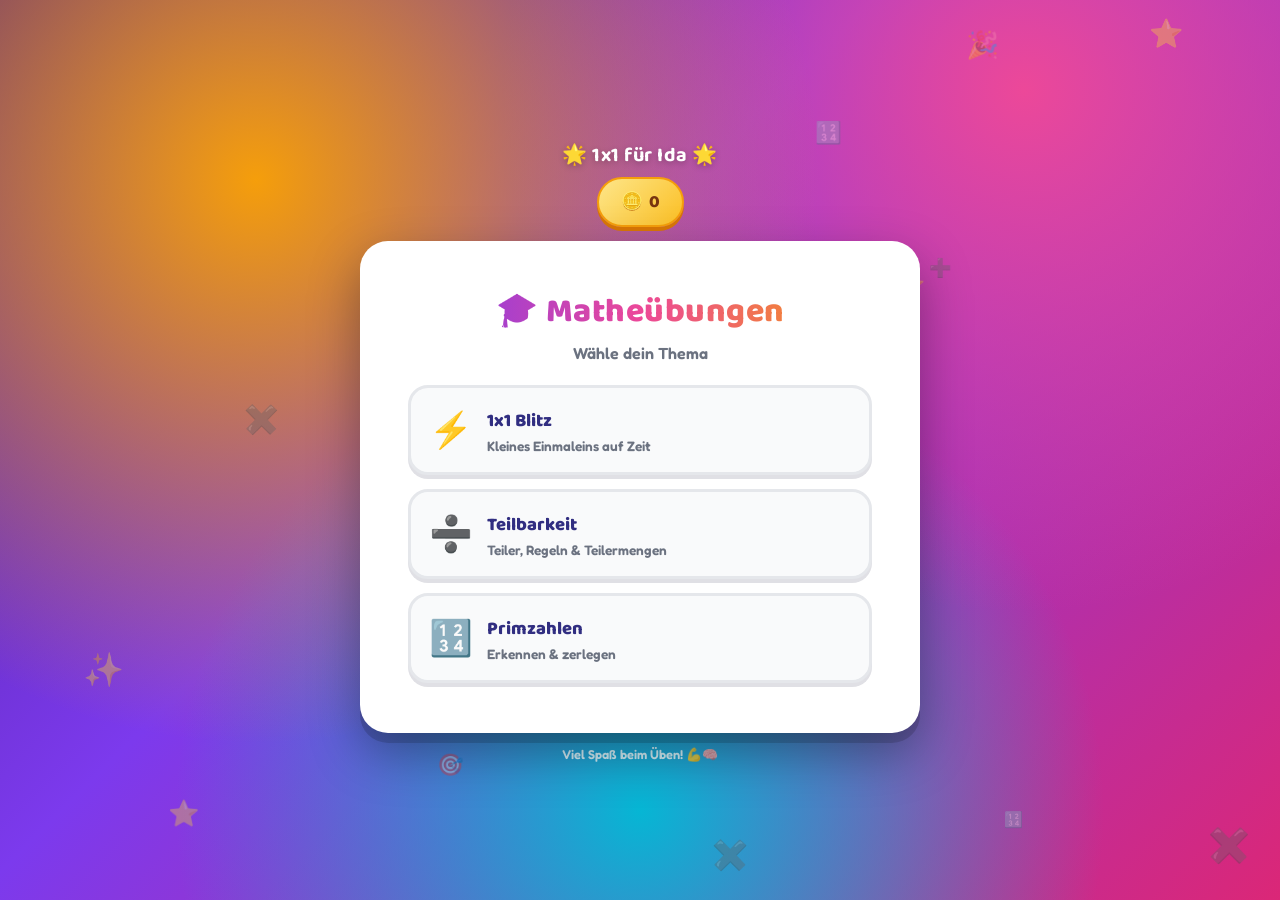
==== commit 47c48176: "Accept divisors/factors in any order, raise Teiler difficulty, improve scaling - Teilerhaus and Prim" ====
--- a/index.html
+++ b/index.html
@@ -57,13 +57,13 @@
     position:relative;
     z-index:1;
     width:100%;
-    max-width:480px;
+    max-width:clamp(320px, 92vw, 480px);
   }
 
   .card{
     background:var(--card);
     border-radius:28px;
-    padding:28px 24px 32px;
+    padding: clamp(18px, 5vw, 28px) clamp(14px, 4.5vw, 24px) clamp(20px, 5.5vw, 32px);
     box-shadow: var(--shadow), 0 20px 50px rgba(0,0,0,0.35);
     border:4px solid #ffffff55;
     position:relative;
@@ -74,7 +74,7 @@
     font-family:'Baloo 2', sans-serif;
     font-weight:800;
     text-align:center;
-    font-size:2.1rem;
+    font-size:clamp(1.5rem, 6vw, 2.1rem);
     margin:0 0 4px;
     background: linear-gradient(90deg, #7C3AED, #EC4899, #F59E0B);
     -webkit-background-clip:text;
@@ -243,7 +243,7 @@
   .problem{
     font-family:'Baloo 2', sans-serif;
     font-weight:800;
-    font-size:3rem;
+    font-size:clamp(1.9rem, 10vw, 3rem);
     color:#312E81;
     letter-spacing:1px;
   }
@@ -261,7 +261,7 @@
   .answer-input{
     width:100%;
     font-family:'Baloo 2', sans-serif;
-    font-size:2.2rem;
+    font-size:clamp(1.5rem, 7vw, 2.2rem);
     font-weight:800;
     text-align:center;
     padding:14px 10px;
@@ -633,10 +633,23 @@
     font-weight:600;
   }
 
-  @media (max-width:360px){
-    .title{ font-size:1.7rem; }
-    .problem{ font-size:2.4rem; }
-    .answer-input{ font-size:1.8rem; }
+  /* Very small phones: tighten spacing further (font sizes already scale via clamp()) */
+  @media (max-width:340px){
+    .card{ padding:16px 12px 20px; }
+    .keypad{ gap:6px; }
+    .key{ padding:11px 0; font-size:1.05rem; }
+    .mini-input-display{ width:44px; min-height:36px; font-size:0.95rem; }
+    .divisor-grid, .factor-row{ gap:6px; }
+  }
+
+  /* Tablets / desktop: let the card breathe a bit more instead of staying phone-sized */
+  @media (min-width:700px){
+    .app{ max-width:560px; }
+    .card{ padding:40px 44px 46px; }
+    .name-heading{ font-size:1.25rem; }
+    .coin-badge{ font-size:1.1rem; padding:9px 22px; }
+    .mini-input-display{ width:60px; min-height:46px; font-size:1.15rem; }
+    .prime-chip{ font-size:1.4rem; padding:18px 0; }
   }
 </style>
 </head>
@@ -1418,10 +1431,15 @@
   }
   function genTeilerhaus(){
     let n, divs, tries=0;
-    do{ n = randInt(8,90); divs = getDivisors(n); tries++; }
-    while((divs.length<4 || divs.length>8) && tries<50);
-    const parts = divs.map(function(d){ return { kind:'number', expected:d }; });
-    return { subtype:'teilerhaus', subtypeLabel:'Teilerhaus', context:{ n, divisors:divs }, parts, partIndex:0, partResults:[] };
+    do{ n = randInt(20,180); divs = getDivisors(n); tries++; }
+    while((divs.length<6 || divs.length>10) && tries<80);
+    // Any order is accepted, so parts don't carry a fixed expected value —
+    // correctness is checked against the shared "remaining" pool instead.
+    const parts = divs.map(function(){ return { kind:'number' }; });
+    return {
+      subtype:'teilerhaus', subtypeLabel:'Teilerhaus', context:{ n, divisors:divs },
+      parts, partIndex:0, partResults:[], orderIndependent:true, remaining: divs.slice()
+    };
   }
   const RULE_SENTENCES = [
     { template:'Wenn eine Zahl durch 10 teilbar ist, dann ist sie immer auch durch {0} und durch {1} teilbar.',
@@ -1447,8 +1465,8 @@
     let n, sequence, blankIndices;
     if(kind === 'teiler'){
       let divs, tries=0;
-      do{ n = randInt(12,90); divs = getDivisors(n); tries++; }
-      while((divs.length<4 || divs.length>8) && tries<50);
+      do{ n = randInt(20,180); divs = getDivisors(n); tries++; }
+      while((divs.length<6 || divs.length>10) && tries<80);
       sequence = divs;
       const blankCount = Math.min(3, Math.max(2, Math.floor(divs.length/2)), divs.length-1);
       blankIndices = [];
@@ -1511,8 +1529,12 @@
       factors = chosen.sort(function(a,b){ return a-b; });
       tries++;
     } while((factors.length < 2 || n < 4) && tries < 50);
-    const parts = factors.map(function(f){ return { kind:'number', expected:f }; });
-    return { subtype:'factorize', subtypeLabel:'Primfaktorzerlegung', context:{ n, factors }, parts, partIndex:0, partResults:[] };
+    // Any order is accepted here too (12 = 2×2×3 or 3×2×2, both fine).
+    const parts = factors.map(function(){ return { kind:'number' }; });
+    return {
+      subtype:'factorize', subtypeLabel:'Primfaktorzerlegung', context:{ n, factors },
+      parts, partIndex:0, partResults:[], orderIndependent:true, remaining: factors.slice()
+    };
   }
 
   const TOPICS = {
@@ -1809,6 +1831,12 @@
       flashTopicFeedback('wrong');
       const label = TOPICS[currentTopicKey].subtypeLabels[q.subtype];
       topicMisses[label] = (topicMisses[label]||0) + 1;
+      if(q.orderIndependent && q.remaining.length){
+        const info = document.createElement('div');
+        info.className = 'worksheet-hint';
+        info.textContent = 'Fehlt noch: ' + q.remaining.join(', ');
+        worksheetBox.appendChild(info);
+      }
     }
     topicScoreVal.textContent = topicCorrectCount;
     topicAnswerInput.style.display = 'none';
@@ -1834,7 +1862,13 @@
     let ok;
     if(part.kind === 'number'){
       const val = parseInt(rawValue, 10);
-      ok = (val === part.expected);
+      if(q.orderIndependent){
+        const idx = q.remaining.indexOf(val);
+        ok = idx !== -1;
+        if(ok) q.remaining.splice(idx, 1);
+      } else {
+        ok = (val === part.expected);
+      }
       part._entered = isNaN(val) ? '' : val;
     } else {
       ok = (rawValue === part.expected);
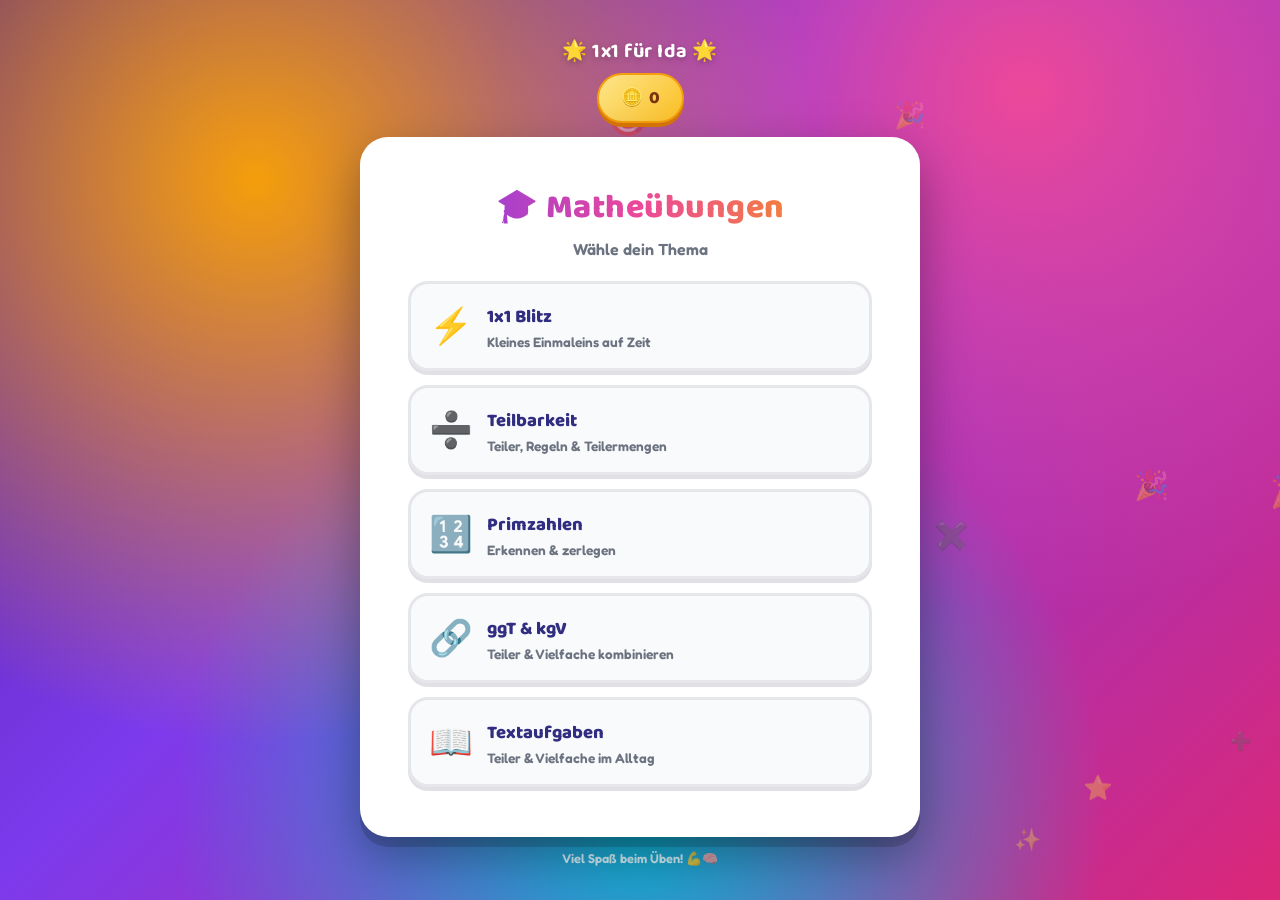
==== commit 6aecfd82: "Add ggT & kgV and Textaufgaben topics Two new topics on the main menu, reusing the existing timed/ke" ====
--- a/index.html
+++ b/index.html
@@ -528,6 +528,22 @@
   .prime-chip{ font-size:1.3rem; padding:16px 0; }
 
   .worksheet-hint{ text-align:center; color:#6B7280; font-weight:600; font-size:0.85rem; margin-top:12px; }
+  .word-problem-text{
+    font-size:1.02rem;
+    line-height:1.6;
+    color:#312E81;
+    font-weight:600;
+    text-align:left;
+    padding:4px 2px;
+  }
+  .formula-display{
+    font-family:'Baloo 2', sans-serif;
+    font-weight:800;
+    font-size:clamp(1.5rem, 8vw, 2.3rem);
+    color:#312E81;
+    text-align:center;
+    margin:6px 0 10px;
+  }
 
   /* --- Sequential answer parts (keypad/choice-driven, no separate Prüfen) --- */
   .mini-input-display{
@@ -686,6 +702,20 @@
           <span class="menu-card-text">
             <span class="menu-card-title">Primzahlen</span>
             <span class="menu-card-desc">Erkennen &amp; zerlegen</span>
+          </span>
+        </button>
+        <button class="menu-card" id="menuCard-ggtkgv">
+          <span class="menu-card-icon">🔗</span>
+          <span class="menu-card-text">
+            <span class="menu-card-title">ggT &amp; kgV</span>
+            <span class="menu-card-desc">Teiler &amp; Vielfache kombinieren</span>
+          </span>
+        </button>
+        <button class="menu-card" id="menuCard-textaufgaben">
+          <span class="menu-card-icon">📖</span>
+          <span class="menu-card-text">
+            <span class="menu-card-title">Textaufgaben</span>
+            <span class="menu-card-desc">Teiler &amp; Vielfache im Alltag</span>
           </span>
         </button>
       </div>
@@ -1537,6 +1567,112 @@
     };
   }
 
+  // ----- ggT & kgV generators -----
+  function gcdOf(a,b){ while(b){ const t = b; b = a % b; a = t; } return a; }
+  function lcmOf(a,b){ return (a*b) / gcdOf(a,b); }
+
+  function genGgtCompute(){
+    let a,b;
+    do{ a = randInt(4,40); b = randInt(4,40); } while(a===b || lcmOf(a,b) > 400);
+    return {
+      subtype:'ggtCompute', subtypeLabel:'ggT bestimmen', context:{ a, b, kind:'ggT' },
+      parts:[{ kind:'number', expected: gcdOf(a,b) }], partIndex:0, partResults:[]
+    };
+  }
+  function genKgvCompute(){
+    let a,b;
+    do{ a = randInt(4,40); b = randInt(4,40); } while(a===b || lcmOf(a,b) > 400);
+    return {
+      subtype:'kgvCompute', subtypeLabel:'kgV bestimmen', context:{ a, b, kind:'kgV' },
+      parts:[{ kind:'number', expected: lcmOf(a,b) }], partIndex:0, partResults:[]
+    };
+  }
+  function genGgtKgvCheck(){
+    let a,b;
+    do{ a = randInt(4,40); b = randInt(4,40); } while(a===b || lcmOf(a,b) > 400);
+    const isGgt = Math.random() < 0.5;
+    const correct = isGgt ? gcdOf(a,b) : lcmOf(a,b);
+    let shown;
+    if(Math.random() < 0.5){
+      shown = correct;
+    } else if(isGgt){
+      const divsA = getDivisors(a), divsB = getDivisors(b);
+      const common = divsA.filter(function(d){ return divsB.indexOf(d) !== -1 && d !== correct; });
+      shown = common.length ? common[randInt(0, common.length-1)] : a*b;
+    } else {
+      shown = correct * randInt(2,3);
+    }
+    const label = isGgt ? 'ggT' : 'kgV';
+    return {
+      subtype:'ggtKgvCheck', subtypeLabel: label+'-Check',
+      context:{ a, b, shown, kind: isGgt ? 'ggt' : 'kgv' },
+      parts:[{ kind:'choice', options:[{label:'✅ Ja',val:'yes'},{label:'❌ Nein',val:'no'}], expected: (shown===correct) ? 'yes' : 'no' }],
+      partIndex:0, partResults:[]
+    };
+  }
+
+  // ----- Textaufgaben generators (Teiler/Vielfache/ggT/kgV as word problems) -----
+  function genWpGgt(){
+    let a,b;
+    do{ a = randInt(12,60); b = randInt(12,60); } while(a===b || gcdOf(a,b) === 1);
+    const colors = ['roten','blauen','gelben','grünen'];
+    const c1 = randInt(0, colors.length-1);
+    let c2; do{ c2 = randInt(0, colors.length-1); } while(c2 === c1);
+    const text = 'Mia hat '+a+' '+colors[c1]+' und '+b+' '+colors[c2]+' Perlen. Sie möchte Ketten auffädeln, bei denen jede Kette gleich viele '+colors[c1]+' und gleich viele '+colors[c2]+' Perlen hat – ohne dass eine Perle übrig bleibt. Wie viele Ketten kann sie höchstens machen?';
+    return {
+      subtype:'wpGgt', subtypeLabel:'ggT-Aufgabe', context:{ text },
+      parts:[{ kind:'number', expected: gcdOf(a,b) }], partIndex:0, partResults:[]
+    };
+  }
+  function genWpKgv(){
+    let a,b;
+    do{ a = randInt(3,15); b = randInt(3,15); } while(a===b || lcmOf(a,b) > 150);
+    const text = 'Bus A fährt alle '+a+' Minuten vom Bahnhof ab, Bus B alle '+b+' Minuten. Um 8:00 Uhr fahren beide gleichzeitig los. Nach wie vielen Minuten fahren sie zum ersten Mal wieder gleichzeitig ab?';
+    return {
+      subtype:'wpKgv', subtypeLabel:'kgV-Aufgabe', context:{ text },
+      parts:[{ kind:'number', expected: lcmOf(a,b) }], partIndex:0, partResults:[]
+    };
+  }
+  function genWpTeilerCheck(){
+    const n = randInt(12,60);
+    const divs = getDivisors(n).filter(function(d){ return d>1 && d<n; });
+    let k, answerYes;
+    if(divs.length && Math.random() < 0.5){
+      k = divs[randInt(0, divs.length-1)];
+      answerYes = true;
+    } else {
+      do{ k = randInt(2, Math.floor(n/2)+2); } while(n % k === 0);
+      answerYes = false;
+    }
+    const items = ['Schüler','Bonbons','Karten','Murmeln','Sticker'];
+    const groups = ['Gruppen','Tüten','Teams','Boxen','Reihen'];
+    const item = items[randInt(0, items.length-1)];
+    const group = groups[randInt(0, groups.length-1)];
+    const text = n+' '+item+' sollen in '+group+' zu je '+k+' Stück aufgeteilt werden. Geht das auf, ohne dass etwas übrig bleibt?';
+    return {
+      subtype:'wpTeilerCheck', subtypeLabel:'Verteilungs-Aufgabe', context:{ text },
+      parts:[{ kind:'choice', options:[{label:'✅ Ja',val:'yes'},{label:'❌ Nein',val:'no'}], expected: answerYes ? 'yes' : 'no' }],
+      partIndex:0, partResults:[]
+    };
+  }
+  function genWpVielfachesCheck(){
+    const step = randInt(3,12);
+    let k, isMultiple;
+    if(Math.random() < 0.5){
+      k = step * randInt(2,10);
+      isMultiple = true;
+    } else {
+      k = step * randInt(2,10) + randInt(1, step-1);
+      isMultiple = false;
+    }
+    const text = 'Ein Muster markiert jedes '+step+'. Kästchen (also Kästchen '+step+', '+(2*step)+', '+(3*step)+', ...). Ist Kästchen Nummer '+k+' markiert?';
+    return {
+      subtype:'wpVielfachesCheck', subtypeLabel:'Vielfachen-Aufgabe', context:{ text },
+      parts:[{ kind:'choice', options:[{label:'✅ Ja',val:'yes'},{label:'❌ Nein',val:'no'}], expected: isMultiple ? 'yes' : 'no' }],
+      partIndex:0, partResults:[]
+    };
+  }
+
   const TOPICS = {
     teilbarkeit: {
       label:'➗ Teilbarkeit', subtitle:'Übungen wie auf dem Arbeitsblatt',
@@ -1549,6 +1685,18 @@
       statsKey:'einmaleins_blitz_primzahlen_stats_v1',
       subtypeLabels:{ isprime:'Primzahl erkennen', grid:'Primzahlen finden', factorize:'Primfaktorzerlegung' },
       generate(){ return [genIsPrime, genPrimeGrid, genFactorize][randInt(0,2)](); }
+    },
+    ggtkgv: {
+      label:'🔗 ggT & kgV', subtitle:'Teiler & Vielfache kombinieren',
+      statsKey:'einmaleins_blitz_ggtkgv_stats_v1',
+      subtypeLabels:{ ggtCompute:'ggT bestimmen', kgvCompute:'kgV bestimmen', ggtKgvCheck:'ggT/kgV-Check' },
+      generate(){ return [genGgtCompute, genKgvCompute, genGgtKgvCheck][randInt(0,2)](); }
+    },
+    textaufgaben: {
+      label:'📖 Textaufgaben', subtitle:'Teiler & Vielfache im Alltag',
+      statsKey:'einmaleins_blitz_textaufgaben_stats_v1',
+      subtypeLabels:{ wpGgt:'ggT-Aufgabe', wpKgv:'kgV-Aufgabe', wpTeilerCheck:'Verteilungs-Aufgabe', wpVielfachesCheck:'Vielfachen-Aufgabe' },
+      generate(){ return [genWpGgt, genWpKgv, genWpTeilerCheck, genWpVielfachesCheck][randInt(0,3)](); }
     }
   };
 
@@ -1658,6 +1806,19 @@
       const hint = current !== undefined ? ('Ist <strong>'+current+'</strong> eine Primzahl?') : '';
       worksheetBox.innerHTML = '<div class="prime-grid">'+chips+'</div><div class="worksheet-hint">'+hint+'</div>';
     }
+    else if(q.subtype === 'ggtCompute' || q.subtype === 'kgvCompute'){
+      worksheetBox.innerHTML =
+        '<div class="formula-display">'+q.context.kind+'('+q.context.a+', '+q.context.b+')</div>'
+        + '<div class="worksheet-hint">= ?</div>';
+    }
+    else if(q.subtype === 'ggtKgvCheck'){
+      const label = q.context.kind === 'ggt' ? 'ggT' : 'kgV';
+      worksheetBox.innerHTML =
+        '<div class="word-problem-text" style="text-align:center;">Ist <strong>'+q.context.shown+'</strong> der '+label+' von <strong>'+q.context.a+'</strong> und <strong>'+q.context.b+'</strong>?</div>';
+    }
+    else if(q.subtype === 'wpGgt' || q.subtype === 'wpKgv' || q.subtype === 'wpTeilerCheck' || q.subtype === 'wpVielfachesCheck'){
+      worksheetBox.innerHTML = '<div class="word-problem-text">'+q.context.text+'</div>';
+    }
   }
 
   function renderPartControls(q){
@@ -1765,6 +1926,8 @@
   }
   document.getElementById('menuCard-teilbarkeit').addEventListener('click', function(){ openTopic('teilbarkeit'); });
   document.getElementById('menuCard-primzahlen').addEventListener('click', function(){ openTopic('primzahlen'); });
+  document.getElementById('menuCard-ggtkgv').addEventListener('click', function(){ openTopic('ggtkgv'); });
+  document.getElementById('menuCard-textaufgaben').addEventListener('click', function(){ openTopic('textaufgaben'); });
   document.getElementById('backFromTopicStart').addEventListener('click', goToMainMenu);
   document.getElementById('topicMenuBtn').addEventListener('click', goToMainMenu);
   document.getElementById('topicStatsBackBtn').addEventListener('click', function(){ showScreen('topicStart'); });
